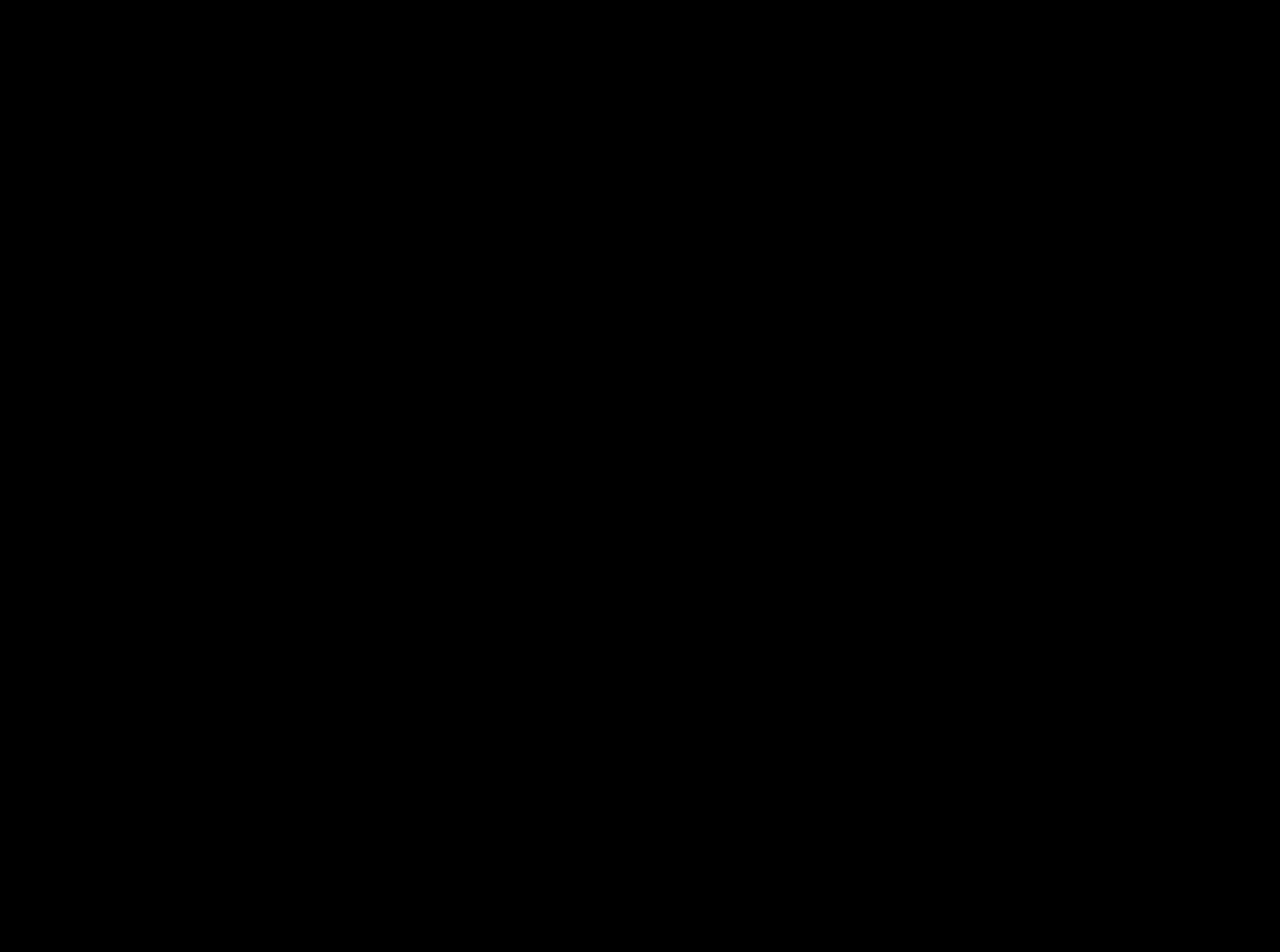
==== index.html @ 8a26af32 "🧱 Changed language of page" ====
<!DOCTYPE html>
<html lang="nl">

<head>
    <meta charset="UTF-8">
    <meta name="viewport" content="width=device-width, initial-scale=1.0">
    <title>Home | Gentse Feesten 2023</title>
    <link rel="stylesheet" href="./static/css/reset.css">
    <link rel="stylesheet" href="./static/css/style.css">
</head>

<body>

    <header></header>

    <main>
        <p class="date-circle date-circle--top">14 - 23 juli</p>
        <p>dsjfhsdkjflds</p>
        <p>dsjfhsdkjflds</p>
        <p>dsjfhsdkjflds</p>
        <p>dsjfhsdkjflds</p>
        <p>dsjfhsdkjflds</p>
        <p>dsjfhsdkjflds</p>
        <p>dsjfhsdkjflds</p>
        <p>dsjfhsdkjflds</p>
        <p>dsjfhsdkjflds</p>
        <p>dsjfhsdkjflds</p>
        <p>dsjfhsdkjflds</p>
        <p>dsjfhsdkjflds</p>
        <p>dsjfhsdkjflds</p>
        <p>dsjfhsdkjflds</p>
        <p>dsjfhsdkjflds</p>
        <p>dsjfhsdkjflds</p>
        <p>dsjfhsdkjflds</p>
        <p>dsjfhsdkjflds</p>
        <p>dsjfhsdkjflds</p>
        <p>dsjfhsdkjflds</p>
        <p>dsjfhsdkjflds</p>
        <p>dsjfhsdkjflds</p>
        <p>dsjfhsdkjflds</p>
        <p>dsjfhsdkjflds</p>
        <p>dsjfhsdkjflds</p>
        <p>dsjfhsdkjflds</p>
        <p>dsjfhsdkjflds</p>
        <p>dsjfhsdkjflds</p>
        <p>dsjfhsdkjflds</p>
    </main>

    <footer></footer>

    <script src="./static/js/main.js" type="module"></script>
</body>

</html>
---- static/css/style.css ----
/* FONTS */
@font-face {
	font-family: 'Fira Sans';
	src: url('../fonts/Fira Sans SemiBold.woff2') format('woff2'),
		url('../fonts/Fira Sans SemiBold.woff') format('woff');
	font-weight: 600;
	font-style: normal;
	font-stretch: normal;
	unicode-range: U+0020-2212;
}

@font-face {
	font-family: 'Fira Sans';
	src: url('../fonts/Fira Sans Bold.woff2') format('woff2'),
		url('../fonts/Fira Sans Bold.woff') format('woff');
	font-weight: 700;
	font-style: normal;
	font-stretch: normal;
	unicode-range: U+0020-2212;
}

@font-face {
	font-family: 'Fira Sans';
	src: url('../fonts/Fira Sans Regular.woff2') format('woff2'),
		url('../fonts/Fira Sans Regular.woff') format('woff');
	font-weight: 400;
	font-style: normal;
	font-stretch: normal;
	unicode-range: U+0020-2212;
}


/* ================================================================= */
/* ROOT */
:root {
	--black: hsl(0, 0%, 0%);
	--beige: hsl(31, 49%, 81%);
	--red: hsl(0, 79%, 57%);
	--white: hsl(0, 0%, 100%);
	--gray: hsla(0, 0%, 100%, 0.7);
}

::selection {
	color: var(--black);
	background: var(--white);
}


/* ================================================================= */
/* GENERAL */
* {
	font-family: 'Fira Sans';
}

body {
	background-color: var(--black);
}

a {
	color: inherit;
	text-decoration: none;
	font-size: inherit;
	display: block;
}

a:active {
	outline: 2px solid var(--white);
	outline-offset: 3px;
}

ul {
	list-style: none;
	padding: 0;
}

button {
	background-color: transparent;
	border: none;
	color: inherit;
}


/* ================================================================= */
/* CUSTOM */
.relative {
	position: relative;
}


/* ================================================================= */
/* HOVER */
.hover--red:hover {
	color: var(--red);
}

.hover--red:hover svg {
	fill: var(--red);
}

.hover--red--background:hover {
	background-color: var(--red);
}

.hover--underline:hover {
	text-decoration: underline;
}


/* ================================================================= */
/* HEADER */
header {
	color: var(--white);
	padding: 1rem;
}

@media (width > 48rem) {
	header {
		padding: 2.5rem;
	}
}

@media (width > 80rem) {
	header {
		padding: 3.9rem 2.5rem;
	}
}

header svg {
	fill: var(--white);
}

header nav {
	display: flex;
	justify-content: space-between;
	align-items: center;
	gap: 2rem;
}

@media (width > 48rem) {
	.nav--right {
		display: flex;
		justify-content: space-between;
		align-items: center;
		gap: 2rem;
	}
}

@media (width > 80rem) {
	.nav--left {
		display: flex;
		justify-content: space-between;
		align-items: center;
		gap: 4.5rem;
	}
}

header .nav__logo {
	width: 9.375rem;
}

@media (width > 62.5rem) {
	header .nav__logo {
		max-width: 13rem;
	}
}

.full-menu__btn svg {
	scale: 0.95;
}

header li,
.nav__languages,
.nav__search {
	display: none;
}

@media (width > 80rem) {
	header li {
		display: block;
	}

	header li::after {
		content: "";
		margin-top: 0.5rem;
		width: 1.3rem;
		height: 0.8rem;
		position: absolute;
	}

	header li.active::after {
		border-top: 2.5px solid var(--white);
		border-left: 2.5px solid var(--white);
	}

	header li:hover::after {
		border-top: 2.5px solid var(--white);
	}

	header ul {
		display: flex;
		gap: 3.3rem;
		text-transform: uppercase;
	}
}

.nav__search svg {
	scale: 0.7;
}

.nav__languages {
	display: none;
	align-items: center;
	gap: 0.3rem;
}

.nav__languages__chevron {
	rotate: 180deg;
	scale: 0.8;
}

.nav__languages--options {
	position: absolute;
	bottom: -4rem;
	background-color: var(--black);
	border: 1px solid var(--white);
	width: 4.5rem;
	text-align: center;
	height: 5rem;
	display: none;
	flex-direction: column;
	align-items: center;
	justify-content: center;
	gap: 0.5rem;
	font-size: 1.1rem;
}

.open.nav__languages--options {
	display: flex;
}

@media (width > 48rem) {

	.nav__languages {
		display: flex;
	}

	.nav__search {
		display: block;
	}
}



/* ================================================================= */
/* FOOTER */
footer {
	padding: 6.5rem 1.5rem 3rem 1.5rem;
	color: var(--white);
}

.footer__top__container {
	display: flex;
	flex-direction: column;
	gap: 3rem;
	margin-bottom: 7rem;
}

@media (width > 48rem) {
	.footer__top__container {
		gap: 5rem;
		margin-bottom: 2rem;
	}
}

.footer__top {
	display: flex;
	flex-direction: column;
	gap: 3rem;
}

@media (width > 48rem) {
	.footer__top {
		flex-direction: row;
		justify-content: space-between;
	}	
}

.footer__logo {
	width: 10rem;
}

.footer__hashtag {
	font-size: 1.8rem;
}

@media (width > 48rem) {
	.footer__hashtag {
		font-size: 3.8rem;
	}
}

.footer__partners {
	display: flex;
	gap: 1rem;
}

footer .socials__container {
	display: flex;
	gap: 1rem;
}

footer .socials__container a {
	height: 2rem;
	width: 2rem;
	border-radius: 50%;
}

footer svg {
	background-color: var(--white);
	border-radius: 50%;
	scale: 1.1;
}

.footer__bottom {
	color: var(--gray);
	display: flex;
	flex-direction: column;
	gap: 2rem;
	font-size: 0.85rem;
}

@media (width > 48rem) {
	.footer__bottom {
		flex-direction: row;
		justify-content: space-between;
		align-items: center;
		font-size: 0.7rem;
	}
}

.footer__bottom__links {
	display: flex;
	gap: 1rem;
}

@media (width > 48rem) {
	.footer__bottom__links {
		flex-shrink: 0;
	}
}

.footer__bottom__disclaimer {
	line-height: 1.8rem;
}
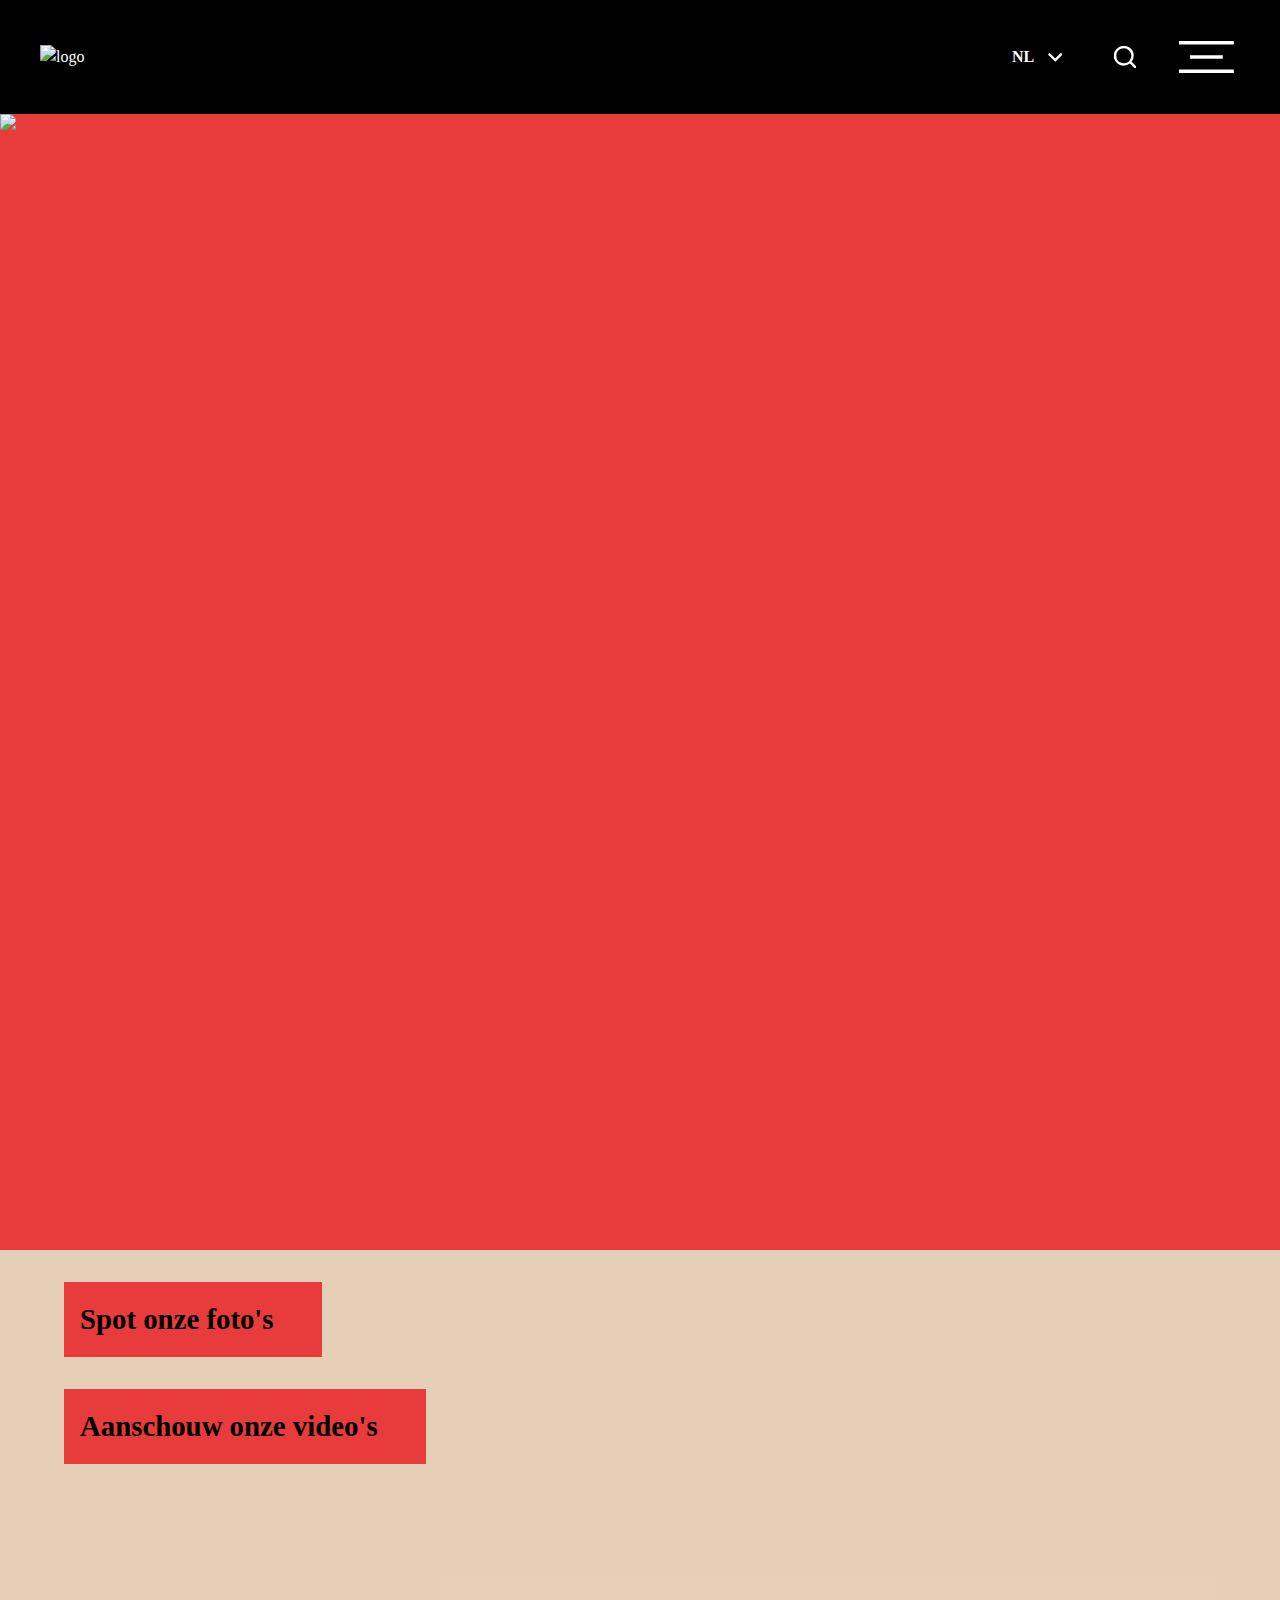
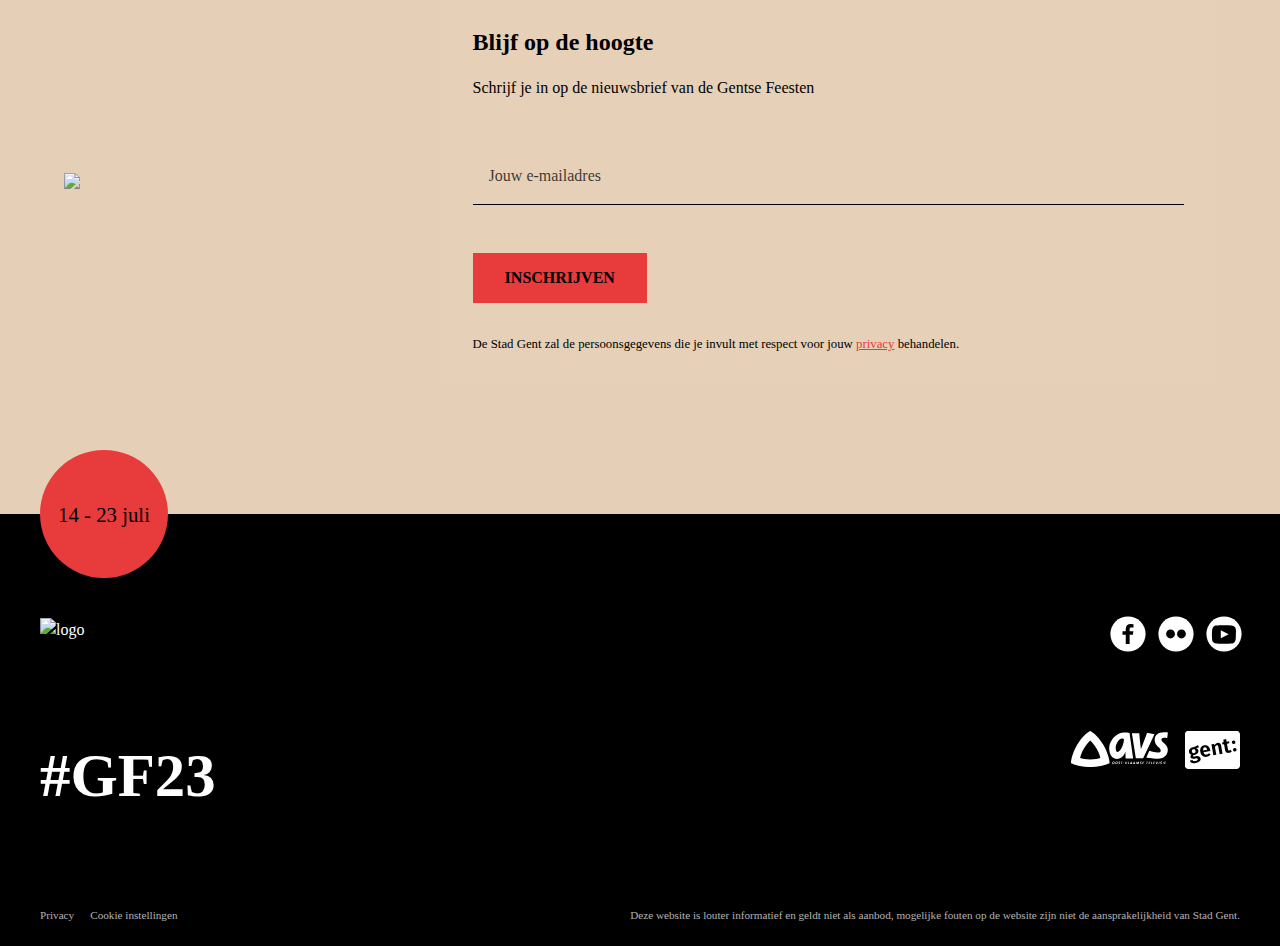
==== commit dd8364f4: "🧱 Added html for today-to-enjoy img" ====
--- a/index.html
+++ b/index.html
@@ -7,6 +7,7 @@
     <title>Home | Gentse Feesten 2023</title>
     <link rel="stylesheet" href="./static/css/reset.css">
     <link rel="stylesheet" href="./static/css/style.css">
+    <link rel="stylesheet" href="./static/css/elements.css">
 </head>
 
 <body>
@@ -14,36 +15,12 @@
     <header></header>
 
     <main>
-        <p class="date-circle date-circle--top">14 - 23 juli</p>
-        <p>dsjfhsdkjflds</p>
-        <p>dsjfhsdkjflds</p>
-        <p>dsjfhsdkjflds</p>
-        <p>dsjfhsdkjflds</p>
-        <p>dsjfhsdkjflds</p>
-        <p>dsjfhsdkjflds</p>
-        <p>dsjfhsdkjflds</p>
-        <p>dsjfhsdkjflds</p>
-        <p>dsjfhsdkjflds</p>
-        <p>dsjfhsdkjflds</p>
-        <p>dsjfhsdkjflds</p>
-        <p>dsjfhsdkjflds</p>
-        <p>dsjfhsdkjflds</p>
-        <p>dsjfhsdkjflds</p>
-        <p>dsjfhsdkjflds</p>
-        <p>dsjfhsdkjflds</p>
-        <p>dsjfhsdkjflds</p>
-        <p>dsjfhsdkjflds</p>
-        <p>dsjfhsdkjflds</p>
-        <p>dsjfhsdkjflds</p>
-        <p>dsjfhsdkjflds</p>
-        <p>dsjfhsdkjflds</p>
-        <p>dsjfhsdkjflds</p>
-        <p>dsjfhsdkjflds</p>
-        <p>dsjfhsdkjflds</p>
-        <p>dsjfhsdkjflds</p>
-        <p>dsjfhsdkjflds</p>
-        <p>dsjfhsdkjflds</p>
-        <p>dsjfhsdkjflds</p>
+
+        <div class="today-to-enjoy">
+            <div class="today-to-enjoy__img"></div>
+        </div>
+
+        <div style="height: 70rem;"></div>
     </main>
 
     <footer></footer>
--- a/static/css/style.css
+++ b/static/css/style.css
@@ -56,6 +56,11 @@
 	background-color: var(--black);
 }
 
+body.open {
+	overflow: hidden;
+	height: 100%;
+}
+
 a {
 	color: inherit;
 	text-decoration: none;
@@ -77,6 +82,7 @@
 	background-color: transparent;
 	border: none;
 	color: inherit;
+	cursor: pointer;
 }
 
 
@@ -86,6 +92,25 @@
 	position: relative;
 }
 
+.max-width {
+	margin: 0 auto;
+	padding: 0 1rem;
+	max-width: 90rem;
+}
+
+@media (width > 48rem) {
+	.max-width {
+		padding: 0 2.5rem;
+	}
+}
+
+@media (width > 80rem) {
+	.max-width {
+		padding: 0 2.5rem;
+	}
+}
+
+
 
 /* ================================================================= */
 /* HOVER */
@@ -97,6 +122,14 @@
 	fill: var(--red);
 }
 
+.hover--white:hover {
+	color: var(--white);
+}
+
+.hover--white:hover svg {
+	fill: var(--white);
+}
+
 .hover--red--background:hover {
 	background-color: var(--red);
 }
@@ -108,20 +141,26 @@
 
 /* ================================================================= */
 /* HEADER */
+
 header {
 	color: var(--white);
-	padding: 1rem;
+	padding: 1rem 0;
+}
+
+header.open {
+	color: var(--black);
+	background-color: var(--red);
 }
 
 @media (width > 48rem) {
 	header {
-		padding: 2.5rem;
+		padding: 2.5rem 0;
 	}
 }
 
 @media (width > 80rem) {
 	header {
-		padding: 3.9rem 2.5rem;
+		padding: 3.9rem 0;
 	}
 }
 
@@ -129,18 +168,32 @@
 	fill: var(--white);
 }
 
-header nav {
+header.open svg {
+	fill: var(--black);
+}
+
+nav {
 	display: flex;
 	justify-content: space-between;
 	align-items: center;
 	gap: 2rem;
 }
 
+.nav--right {
+	display: flex;
+	justify-content: space-between;
+	align-items: center;
+	z-index: 3;
+}
+
+@media (width > 25rem) {
+	header.open .nav--right {
+		gap: 2rem;
+	}
+}
+
 @media (width > 48rem) {
 	.nav--right {
-		display: flex;
-		justify-content: space-between;
-		align-items: center;
 		gap: 2rem;
 	}
 }
@@ -154,18 +207,18 @@
 	}
 }
 
-header .nav__logo {
+.nav__logo {
 	width: 9.375rem;
 }
 
+header.open .nav__logo {
+	filter: invert();
+}
+
 @media (width > 62.5rem) {
-	header .nav__logo {
-		max-width: 13rem;
-	}
-}
-
-.full-menu__btn svg {
-	scale: 0.95;
+	.nav__logo {
+		width: 13.625rem;
+	}
 }
 
 header li,
@@ -174,12 +227,18 @@
 	display: none;
 }
 
+@media (width > 25rem) {
+	header.open .nav__search {
+		display: flex;
+	}
+}
+
 @media (width > 80rem) {
-	header li {
+	.nav__ul li {
 		display: block;
 	}
 
-	header li::after {
+	.nav__ul li::after {
 		content: "";
 		margin-top: 0.5rem;
 		width: 1.3rem;
@@ -187,22 +246,26 @@
 		position: absolute;
 	}
 
-	header li.active::after {
+	.nav__ul li.active::after {
 		border-top: 2.5px solid var(--white);
 		border-left: 2.5px solid var(--white);
 	}
 
-	header li:hover::after {
+	.nav__ul li:hover::after {
 		border-top: 2.5px solid var(--white);
 	}
 
-	header ul {
+	.nav__ul {
 		display: flex;
 		gap: 3.3rem;
 		text-transform: uppercase;
 	}
 }
 
+header.open .nav__ul {
+	display: none;
+}
+
 .nav__search svg {
 	scale: 0.7;
 }
@@ -219,6 +282,7 @@
 }
 
 .nav__languages--options {
+	color: var(--white);
 	position: absolute;
 	bottom: -4rem;
 	background-color: var(--black);
@@ -230,8 +294,15 @@
 	flex-direction: column;
 	align-items: center;
 	justify-content: center;
-	gap: 0.5rem;
 	font-size: 1.1rem;
+}
+
+.nav__languages--options a {
+	width: 100%;
+	height: 100%;
+	display: flex;
+	align-items: center;
+	justify-content: center;
 }
 
 .open.nav__languages--options {
@@ -249,13 +320,236 @@
 	}
 }
 
+.full-menu__btn svg:nth-child(2) {
+	display: none;
+}
+
+header.open .full-menu__btn svg:nth-child(2) {
+	display: block;
+}
+
+header.open .full-menu__btn svg:nth-child(1) {
+	display: none;
+}
+
+
+/* ———— full-menu ———— */
+.full-menu {
+	display: none;
+	background-color: var(--red);
+	color: var(--black);
+
+	height: 100vh;
+	width: 100vw;
+}
+
+header.open .full-menu {
+	display: block;
+}
+
+header.open .full-menu__nav {
+	margin-top: 5rem;
+	display: flex;
+	gap: 4rem;
+}
+
+.full-menu__nav__days {
+	margin-top: 3rem;
+	width: 20rem;
+	display: none;
+}
+
+@media (width > 33.125rem) {
+	.full-menu__nav__days {
+		display: block;
+	}
+}
+
+.full-menu__nav__menu {
+	width: 14rem;
+}
+
+header.open .full-menu li {
+	display: inline-block;
+	text-transform: uppercase;
+	line-height: 3rem;
+	width: 100%;
+	font-size: 1.3rem;
+}
+
+header.open .full-menu li:hover {
+	color: var(--white);
+}
+
+header.open .full-menu li#day { 
+	position: relative;
+}
+
+header.open .days-arrow {
+	display: none;
+    position: absolute;
+    top: 50%;
+    transform: translate(10rem, -50%);
+	scale: 0.9;
+}
+
+@media (width > 33.125rem) {
+	header.open .days-arrow {
+		display: block;
+	}
+}
+
+header.open .full-menu li#day:hover .days-arrow {
+	fill: var(--white);
+}
+
+header.open ul a {
+	display: inline-block;
+}
+
+header.open .campagne-img {
+	display: none;
+	position: absolute;
+	background-color: var(--beige);
+	top: 0;
+	right: 0;
+	width: 45%;
+	height: 100vh;
+	max-width: 53.125rem;
+}
+
+@media (width > 81.25rem) {
+	header.open .campagne-img {
+		display: flex;
+		align-items: center;
+	}
+}
 
 
 /* ================================================================= */
 /* FOOTER */
 footer {
-	padding: 6.5rem 1.5rem 3rem 1.5rem;
 	color: var(--white);
+	position: relative;
+}
+
+.footer__cta {
+	background-color: var(--beige);
+	padding: 2rem 1.5rem 3rem 1.5rem;
+	color: var(--black);
+}
+
+.footer__cta__media {
+	display: flex;
+	flex-direction: column;
+	gap: 0.25rem;
+	align-items: baseline
+}
+
+.footer__cta__mail {
+	display: flex;
+	flex-direction: column;
+	justify-content: space-between;
+	width: 100%;
+	align-items: stretch;
+	margin-top: 7rem;
+	margin-bottom: 5rem;
+
+	& img {
+		display: none;
+		width: 70%;
+	}
+
+	@media (width > 48rem) {
+		flex-direction: row;
+		align-items: center;
+
+		& img {
+			display: block;
+		}
+
+		& .keep-in-touch {
+			position: absolute;
+			background-color: hsl(31, 49%, 81%, 0.8);
+			width: 50%;
+			padding: 2rem;
+			right: 0;
+
+			& input[type="email"] {
+				margin: 1rem 0 2rem 0;
+			}
+		}
+	}
+	
+	@media (width > 64rem) {
+
+		& img {
+			display: block;
+			width: 50%;
+		}
+
+		& .keep-in-touch {
+			position: relative;
+			background-color: none;
+			width: 100%;
+			padding: 2rem;
+			right: 0;
+
+			& input[type="email"] {
+				margin: 3rem 0 ;
+			}
+		}
+	}
+
+	& h2 {
+		margin: 1rem auto;
+	}
+
+	& input[type="email"] {
+		display: block;
+		width: 100%;
+		background-color: transparent;
+		border: none;
+		border-bottom: 1px solid var(--black);
+		padding: 1rem;
+		margin: 3rem 0;
+	}
+
+	& input[type="email"]::placeholder {
+		color: rgba(0, 0, 0, 0.75);
+	}
+
+	& input[type="submit"] {
+		text-transform: uppercase;
+		background-color: var(--red);
+		border: none;
+		padding: 0.8rem 2rem;
+		font-weight: 700;
+	}
+	& .disclaimer {
+		font-size: 0.8rem;
+		margin-top: 2rem;
+
+		& a {
+			display: inline;
+			color: var(--red);
+			text-decoration: underline;
+		}
+	}
+
+}
+
+.date-circle {
+	position: absolute;
+	transform: translate(-50%, -4rem);
+	left: 50%;
+}
+
+@media (width > 48rem) {
+	footer .date-circle {
+		left: 6.5rem;
+    	top: 0rem;
+	}
 }
 
 .footer__top__container {
@@ -263,6 +557,7 @@
 	flex-direction: column;
 	gap: 3rem;
 	margin-bottom: 7rem;
+	padding: 6.5rem 2.5rem 3rem 2.5rem;
 }
 
 @media (width > 48rem) {
@@ -282,7 +577,7 @@
 	.footer__top {
 		flex-direction: row;
 		justify-content: space-between;
-	}	
+	}
 }
 
 .footer__logo {
@@ -327,6 +622,7 @@
 	flex-direction: column;
 	gap: 2rem;
 	font-size: 0.85rem;
+	padding-bottom: 1rem;
 }
 
 @media (width > 48rem) {
@@ -351,4 +647,26 @@
 
 .footer__bottom__disclaimer {
 	line-height: 1.8rem;
+}
+
+
+
+
+
+
+
+
+
+
+
+
+
+
+
+
+
+
+
+main {
+	background-color: var(--red);
 }--- a/static/css/elements.css
+++ b/static/css/elements.css
@@ -0,0 +1,389 @@
+/* ————————————————————————— DESIGN ELEMENTS ————————————————————————— */
+/* ————————— .date-circle ————————— */
+.date-circle {
+    /* 
+     <p class="date-circle"><strong>14 - 23 juli</strong></p> 
+    */
+
+    /* Element */
+    background-color: var(--red);
+    height: 8rem;
+    width: 8rem;
+    border-radius: 50%;
+    
+    /* Tekst */
+    color: var(--black);
+    text-align: center;
+    font-size: 1.3rem;
+
+    /* Tekst positie */
+    display: flex;
+    align-items: center;
+    justify-content: center;
+}
+
+
+
+/* ————————— .btn -> With arrow option ————————— */
+/*
+    <a href="#" class="btn arrow left">
+        <h3>Spot onze foto's</h3>
+        <img src="./static/img/icons/arrow-right-long.svg">
+    </a>
+*/
+
+.btn {
+    /* Element */
+    padding: 1rem;
+    position: relative;
+    background-color: var(--red);
+    color: var(--black);
+
+    /* Flexbox */
+    display: inline-flex;
+    gap: 2rem;
+    align-items: center;
+
+    /* Text */
+    font-size: 1.2rem;
+    
+    /* Color => Add 'black' */
+    &.black {
+        background-color: var(--black);
+        color: var(--white);
+
+        &.arrow img {
+            filter: invert();
+        }
+    }
+
+    /* Arrow image => 'arrow' -> Arrow standard on right side => Left? Add 'left' */
+    &.arrow img {
+        width: 85px;
+        height: 32px;
+        transition: width 0.5s ease;
+        object-fit: cover;
+    }
+
+    &.arrow.left img {
+        rotate: 180deg;
+        order: -1;
+    }
+
+    /* Hover effect */
+    &.arrow:hover img {
+        width: 115px;
+        height: 32px;
+    }
+
+}
+
+
+
+/* ————————— .social-icon ————————— */
+/*
+    <svg class="social-icon" xmlns="http://www.w3.org/2000/svg" width="32" height="32"><path d="M17.49 25v-8.21h2.95l.44-3.2h-3.39v-2.043c0-.927.276-1.558 1.697-1.558L21 9.988V7.126A25.196 25.196 0 0 0 18.445 7h-.091.005c-2.614 0-4.403 1.491-4.403 4.23v2.36H11v3.2h2.956V25h3.535z"></path></svg>
+*/
+
+.social-icon {
+    background-color: var(--white);
+    fill: var(--black);
+	border-radius: 50%;
+	scale: 1;
+    display: inline-block;
+
+    /* Hover effect */
+    &:hover {
+        background-color: var(--red);
+    }
+}
+
+
+
+/* ————————— .calendar-view ————————— */
+/* 
+    <ul class="calendar-view">
+        <li><a href="./events/day.html?day=14"><strong>Vr</strong>14 juli</a></li>
+        <li><a href="./events/day.html?day=15"><strong>Za</strong>15 juli</a></li>
+        <span></span>
+        <li><a href="./events/day.html?day=16"><strong>Zo</strong>16 juli</a></li>
+        <li><a href="./events/day.html?day=17"><strong>Ma</strong>17 juli</a></li>
+        <li><a href="./events/day.html?day=18"><strong>Di</strong>18 juli</a></li>
+        <li><a href="./events/day.html?day=19"><strong>Wo</strong>19 juli</a></li>
+        <li><a href="./events/day.html?day=20"><strong>Do</strong>20 juli</a></li>
+        <li><a href="./events/day.html?day=21"><strong>Vr</strong>21 juli</a></li>
+        <span></span>
+        <li><a href="./events/day.html?day=22"><strong>Za</strong>22 juli</a></li>
+        <li><a href="./events/day.html?day=23"><strong>Zo</strong>23 juli</a></li>
+    </ul>
+*/
+
+.calendar-view {
+    
+    /* Grid */
+    display: grid;
+    grid-template-columns: repeat(5, 20%);
+    grid-template-rows: repeat(2, 100%);
+    grid-column-gap: 0.125rem;
+    grid-row-gap: 0.125rem;
+
+    max-width: 37.5rem;
+
+    /* Hide fillers */
+    & span {
+        display: none;
+    }
+
+    /* Day item */
+    & li {
+        background-color: var(--red);
+
+        & a {
+            width: 100%;
+            height: 100%;
+            display: flex;
+            flex-direction: column;
+            justify-content: center;
+            text-align: center;
+            transition: background-color 0.1s ease;
+        }
+
+        /* Hover effect */
+        & a:hover {
+            background-color: var(--black);
+            color: var(--white);
+        }
+
+        /* Active effect */
+        & a:active {
+            outline: 3px solid var(--black);
+            outline-offset: 3px;
+            box-shadow: 0px 0px 20px rgba(0, 0, 0, 0.5);
+            z-index: 0;
+            position: relative;
+        }
+
+        /* Active day => Add 'active-day' to li */
+        &.active-day {
+            background-color: var(--white);
+        }
+    }
+
+
+    /* Grid version => Add 'grid' */
+    @media (width > 37.5rem) {
+        &.grid {
+            grid-template-columns: repeat(3, 25%);
+            grid-template-rows: repeat(4, 45%);
+            
+            /* Text */
+            & a {
+                font-size: 1.2rem;
+            }
+
+            /* Filler */
+            & span {
+                display: block;
+            }
+        }
+    }
+
+    /* Line version => Add 'line' */
+    @media (width > 80rem) {
+        &.line {
+            display: flex;
+            justify-content: center;
+            align-items: baseline;
+            max-width: 100%;
+            gap: 1px;
+
+            & li {
+                width: 7rem;
+                height: 7rem;
+            }
+
+            & li.active-day {
+                background-color: var(--red);
+                height: 9rem;
+            }
+        }
+    }
+
+}
+
+
+
+/* ————————— .activity ————————— */
+/* 
+    <a href="#" class="activity box large">
+        <p class="date">VR 14 juli</p>
+        <img src="./static/img/logos/campagne-3-N.png">
+        <div>
+            <h3 class="name">Workshop Jazz Fusion / The Spot</h3>
+            <p class="location">Baudelohof</p>
+            <p class="time">18.00 u.</p>
+            <p class="price">€</p>
+        </div>
+    </a>
+*/
+
+.activity {
+    
+    position: relative;
+
+    /* Box version => Add 'box' */
+    &.box {
+        & .date {
+            position: absolute;
+            background-color: var(--black);
+            color: white;
+            padding: 0.5rem;
+            left: 1rem;
+            top: 1rem;
+        }
+        
+        & img {
+            width: 100%;
+            object-fit: cover;
+        }
+        
+        /* Small image? => Add 'small' */
+        &.small img {
+            height: 55vw;
+            max-height: 17rem;
+        }
+        
+        /* Large image? => Add 'large' */
+        &.large img {
+            height: 65vw;
+            max-height: 21rem;
+        }
+
+        & div {
+            background-color: var(--black);
+            color: var(--white);
+            position: relative;
+            bottom: 3rem;
+            padding: 1rem 3rem 1rem 1rem;
+            
+            display: flex;
+            flex-wrap: wrap;
+            gap: 1rem;
+            max-width: calc(100% - 6rem);
+
+            & .name {
+                flex: 0 0 100%;
+            }
+
+            & .location {
+                background-color: var(--red);
+                display: inline-block;
+                padding: 0.2rem 0.5rem;
+            }
+
+            & .price {
+                display: none;
+            }
+        }
+    }
+
+    /* List version => Add 'list' */
+    &.list {
+
+        border: 1px solid var(--white);
+        color: white;   
+
+        @media (width < 47rem) {
+            padding: 1rem;
+        }
+
+        & img {
+            display: none;
+        }
+
+        & .date {
+            display: none;
+        }
+
+        @media (width > 47rem) {
+            display: flex;
+
+            /* Show date => Add 'date' */
+            &.date .date{
+                display: block;
+                flex-shrink: 0;
+            }
+
+            & p, & h3 {
+                padding: 1rem;
+            }
+
+        }
+
+        & div {
+            display: flex;
+            flex-direction: column;
+            width: 100%;
+
+            @media (width > 47rem) {
+                flex-direction: row;
+                justify-content: space-between;
+            }
+
+            & .time {
+                order: -1;
+            }
+
+            @media (width > 47rem) {
+                & .time {
+                    flex-basis: 7rem;
+                }
+            }
+
+            & .name {
+                flex-grow: 1;
+            }
+
+            @media (width > 47rem) {
+                & .name {
+                    border-left: 2px solid var(--white);
+                    border-right: 2px solid var(--white);
+                }
+            }
+
+            & .location {
+                flex-basis: 30%;
+            }
+
+            & .price {
+                width: 4rem;
+                font-size: 1.2rem;
+            }
+
+            @media (width < 47rem) {
+                & .price {
+                    position: absolute;
+                    bottom: 0;
+                    right: 0;
+                    
+                    padding: 0.5rem;
+                    border-left: 1px solid var(--white);
+                    border-top: 1px solid var(--white);
+                    
+                    height: 2rem;
+                    width: 2rem;
+
+                    display: flex;
+                    align-items: center;
+                    justify-content: center;
+                }
+            }
+
+        }
+
+    }
+}
+
+.activity:active {
+    outline: none;
+}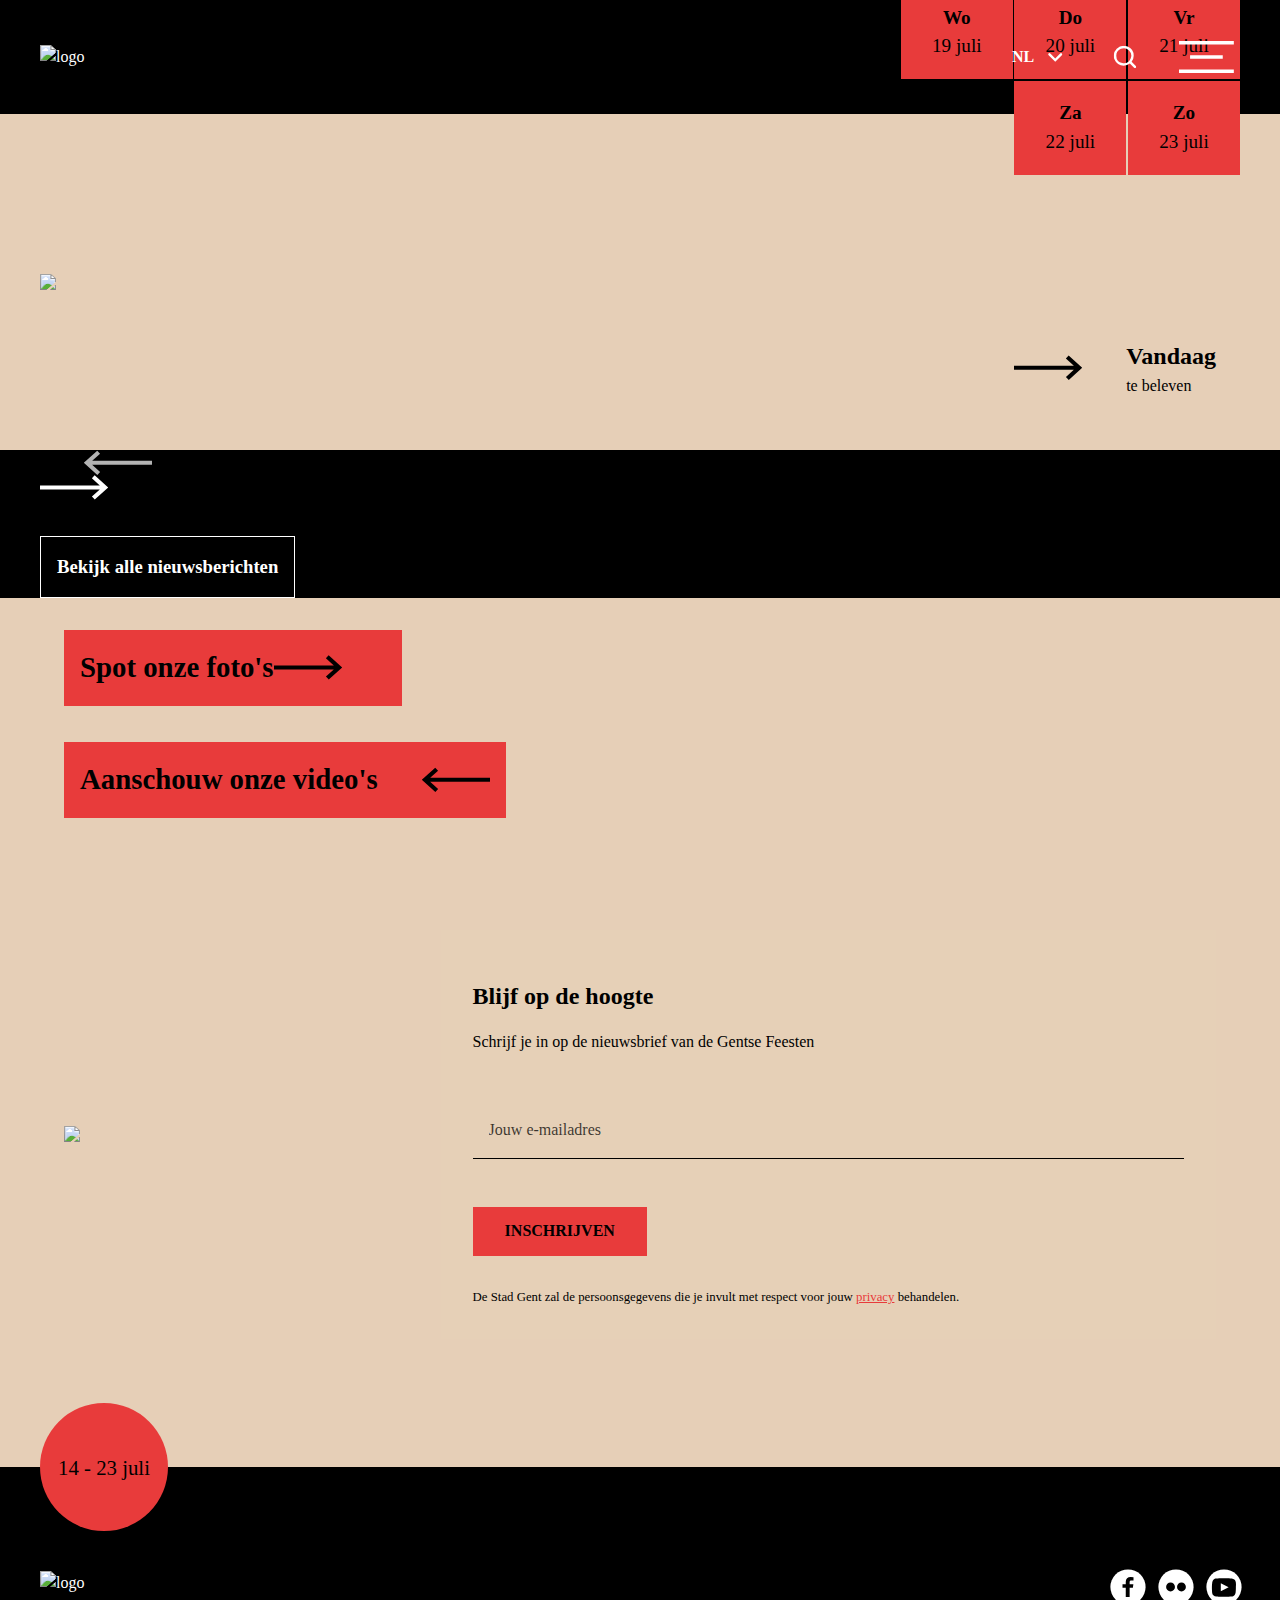
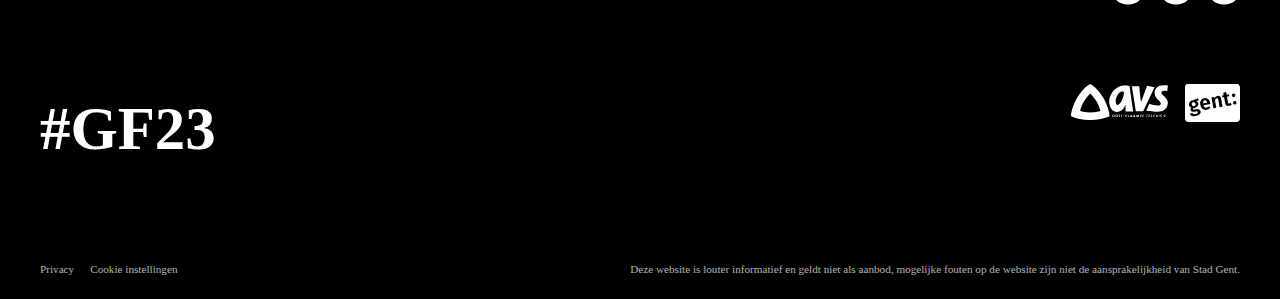
==== commit 62c02260: "🧱 Added news HTML in index.html" ====
--- a/index.html
+++ b/index.html
@@ -16,16 +16,80 @@
 
     <main>
 
-        <div class="today-to-enjoy">
-            <div class="today-to-enjoy__img"></div>
-        </div>
+        <article class="today-to-enjoy">
+            <div class="max-width relative">
+                <div class="today-to-enjoy__img"></div>
+                <div class="today-to-enjoy__cta ">
+                    <a href="./events/day.html">
+                        <div class="arrow right">
+                            <svg class="arrow-right" viewBox="0 0 1197 269" aria-hidden="true"><path d="M-0.159,111.093l639.756,0l-85.15,-76.855l29.643,-32.816l144.777,131.216l-143.608,129.655l-30.23,-32.081l84.144,-76.315l-639.756,0l0.424,-42.804Z" fill="#000"></path> </svg>
+                        </div>
+                        <div>
+                            <h2>Vandaag</h2>
+                            <p>te beleven</p>
+                        </div>
+                    </a>
+                </div>
+            </div>
 
-        <div style="height: 70rem;"></div>
+            <div class="calendar relative">
+                <ul class="calendar-view grid">
+                    <li><a href="./events/day.html?day=14"><strong>Vr</strong>14 juli</a></li>
+                    <li><a href="./events/day.html?day=15"><strong>Za</strong>15 juli</a></li>
+                    <span></span>
+                    <li><a href="./events/day.html?day=16"><strong>Zo</strong>16 juli</a></li>
+                    <li><a href="./events/day.html?day=17"><strong>Ma</strong>17 juli</a></li>
+                    <li><a href="./events/day.html?day=18"><strong>Di</strong>18 juli</a></li>
+                    <li><a href="./events/day.html?day=19"><strong>Wo</strong>19 juli</a></li>
+                    <li><a href="./events/day.html?day=20"><strong>Do</strong>20 juli</a></li>
+                    <li><a href="./events/day.html?day=21"><strong>Vr</strong>21 juli</a></li>
+                    <span></span>
+                    <li><a href="./events/day.html?day=22"><strong>Za</strong>22 juli</a></li>
+                    <li><a href="./events/day.html?day=23"><strong>Zo</strong>23 juli</a></li>
+                </ul>
+            </div>
+
+        </article>
+
+        <article class="featured-events max-width">
+            <div class="arrows">
+                <a href="#">
+                    <div class="arrow left">
+                        <svg class="arrow-left" viewBox="0 0 1197 269" aria-hidden="true"><path d="M-0.159,111.093l639.756,0l-85.15,-76.855l29.643,-32.816l144.777,131.216l-143.608,129.655l-30.23,-32.081l84.144,-76.315l-639.756,0l0.424,-42.804Z" fill="var(--gray)"></path> </svg>
+                    </div>
+                </a>
+                <a href="#">
+                    <div class="arrow right">
+                        <svg class="arrow-right" viewBox="0 0 1197 269" aria-hidden="true"><path d="M-0.159,111.093l639.756,0l-85.15,-76.855l29.643,-32.816l144.777,131.216l-143.608,129.655l-30.23,-32.081l84.144,-76.315l-639.756,0l0.424,-42.804Z" fill="var(--white)"></path> </svg>
+                    </div>
+                </a>
+            </div>
+
+            <div class="featured-events__events max-width"></div>
+        </article>
+
+        <article class="news max-width">
+
+            <div class="title">
+                <h2>Nieuws</h2>
+            </div>
+
+            <div class="news__articles__container">
+                <div class="news__articles"></div>
+                
+                <a href="#" class="btn black hover-white all-articles">
+                    <H3>Bekijk alle nieuwsberichten</H3>
+                </a>
+            </div>
+
+        </article>
+
     </main>
 
     <footer></footer>
 
     <script src="./static/js/main.js" type="module"></script>
+    <script src="./static/js/index.js" type="module"></script>
 </body>
 
 </html>--- a/static/css/style.css
+++ b/static/css/style.css
@@ -54,6 +54,7 @@
 
 body {
 	background-color: var(--black);
+	overflow-x: hidden;
 }
 
 body.open {
@@ -443,7 +444,14 @@
 	display: flex;
 	flex-direction: column;
 	gap: 0.25rem;
-	align-items: baseline
+	align-items: baseline;
+	font-size: 0.8rem;
+}
+
+@media (width > 48rem) {
+	.footer__cta__media {
+		font-size: 1.2rem;
+	}
 }
 
 .footer__cta__mail {
@@ -539,14 +547,15 @@
 
 }
 
-.date-circle {
+footer .date-circle {
 	position: absolute;
-	transform: translate(-50%, -4rem);
+	transform: translate(-50%, -10.5rem);
 	left: 50%;
 }
 
 @media (width > 48rem) {
 	footer .date-circle {
+		transform: translate(-50%, -4rem);
 		left: 6.5rem;
     	top: 0rem;
 	}
@@ -651,22 +660,80 @@
 
 
 
-
-
-
-
-
-
-
-
-
-
-
-
-
-
-
-
-main {
-	background-color: var(--red);
+/* ================================================================= */
+/* Index.html */
+.today-to-enjoy {
+	background-color: var(--beige);
+}
+
+.today-to-enjoy__img {
+	padding: 2rem 0;
+}
+
+@media (width > 48rem) {
+	.today-to-enjoy__img {
+		max-width: 40rem;
+		padding-top: 10rem;
+		padding-bottom: 10rem;
+	}
+}
+
+.today-to-enjoy__cta {
+	display: inline-block;
+}
+
+@media (width > 48rem) {
+	.today-to-enjoy__cta {
+		position: absolute;
+		top: 14rem;
+		right: 4rem;
+	}
+}
+
+.today-to-enjoy__cta a {
+	display: inline-flex;
+	margin-left: 2rem;
+	gap: 0;
+	transition: gap 0.2s ease;
+}
+
+.today-to-enjoy__cta a:hover {
+	gap: 2rem;
+}
+
+.today-to-enjoy__cta a:active {
+	outline-color: var(--black);
+}
+
+.today-to-enjoy .calendar-view {
+	margin-top: 3rem;
+}
+
+@media (width > 48rem) {
+	.calendar {
+		max-width: 90rem;
+		margin: auto;
+	}
+
+	.today-to-enjoy .calendar-view {
+		position: absolute;
+		width: 35rem;
+		top: -44rem;
+		right: -11.3rem;
+	}
+}
+
+@media (width > 90rem) {
+	.today-to-enjoy .calendar-view {
+		right: 9rem;
+	}
+
+	.today-to-enjoy .calendar-view.grid {
+		grid-template-columns: repeat(3, 22%);
+    	grid-template-rows: repeat(4, 43%);
+	}
+
+	.today-to-enjoy__cta {
+		right: 26rem;
+	}
 }--- a/static/css/elements.css
+++ b/static/css/elements.css
@@ -26,9 +26,9 @@
 
 /* ————————— .btn -> With arrow option ————————— */
 /*
-    <a href="#" class="btn arrow left">
+    <a href="#" class="btn">
         <h3>Spot onze foto's</h3>
-        <img src="./static/img/icons/arrow-right-long.svg">
+        <svg class="arrow-right" viewBox="0 0 1197 269" aria-hidden="true"><path d="M-0.159,111.093l639.756,0l-85.15,-76.855l29.643,-32.816l144.777,131.216l-143.608,129.655l-30.23,-32.081l84.144,-76.315l-639.756,0l0.424,-42.804Z" fill="#000"></path></svg>
     </a>
 */
 
@@ -41,39 +41,55 @@
 
     /* Flexbox */
     display: inline-flex;
-    gap: 2rem;
     align-items: center;
 
-    /* Text */
-    font-size: 1.2rem;
-    
     /* Color => Add 'black' */
     &.black {
         background-color: var(--black);
         color: var(--white);
-
-        &.arrow img {
+        border: 1px solid white;
+        transition: all 0.2s ease;
+
+        & .arrow {
             filter: invert();
-        }
-    }
-
-    /* Arrow image => 'arrow' -> Arrow standard on right side => Left? Add 'left' */
-    &.arrow img {
-        width: 85px;
-        height: 32px;
-        transition: width 0.5s ease;
-        object-fit: cover;
-    }
-
-    &.arrow.left img {
-        rotate: 180deg;
-        order: -1;
-    }
-
-    /* Hover effect */
-    &.arrow:hover img {
-        width: 115px;
-        height: 32px;
+            transition: all 0.2s ease;
+        }
+
+        &.hover-white:hover {
+            background-color: var(--white);
+            color: var(--black);
+        }
+
+        &.hover-red:hover {
+            border-color: var(--red);
+            background-color: var(--red);
+            color: black;
+
+            & .arrow {
+                opacity: 0;
+            }
+        }
+    }
+
+    &.arrow--left, &.arrow--right {
+        transition: padding 0.2s ease;
+        position: relative;
+    }
+
+    &.arrow--left .arrow {
+        left: -2rem;
+    }
+    
+    &.arrow--right .arrow {
+        right: -2rem;
+    }
+
+    &.arrow--left:hover {
+        padding-left: 3.1rem;
+    }
+    
+    &.arrow--right:hover {
+        padding-right: 3.1rem;
     }
 
 }
@@ -123,11 +139,9 @@
     /* Grid */
     display: grid;
     grid-template-columns: repeat(5, 20%);
-    grid-template-rows: repeat(2, 100%);
-    grid-column-gap: 0.125rem;
-    grid-row-gap: 0.125rem;
-
-    max-width: 37.5rem;
+    grid-template-rows: repeat(2, 7rem);
+    grid-column-gap: 0.1rem;
+    grid-row-gap: 0.1rem;
 
     /* Hide fillers */
     & span {
@@ -171,10 +185,12 @@
 
 
     /* Grid version => Add 'grid' */
-    @media (width > 37.5rem) {
+    @media (width > 48rem) {
+        max-width: 37.5rem;
+
         &.grid {
-            grid-template-columns: repeat(3, 25%);
-            grid-template-rows: repeat(4, 45%);
+            grid-template-columns: repeat(3, 20%);
+            grid-template-rows: repeat(4, 40%);
             
             /* Text */
             & a {
@@ -190,6 +206,7 @@
 
     /* Line version => Add 'line' */
     @media (width > 80rem) {
+
         &.line {
             display: flex;
             justify-content: center;
@@ -215,24 +232,27 @@
 
 /* ————————— .activity ————————— */
 /* 
-    <a href="#" class="activity box large">
-        <p class="date">VR 14 juli</p>
-        <img src="./static/img/logos/campagne-3-N.png">
-        <div>
+    <article class="activity box date">
+        <div class="image" style="background-image: url(./static/img/logos/campagne-2-E.png);"></div>
+        <p class="date">12/21</p>
+        <a href="#" class="content">
             <h3 class="name">Workshop Jazz Fusion / The Spot</h3>
             <p class="location">Baudelohof</p>
             <p class="time">18.00 u.</p>
             <p class="price">€</p>
-        </div>
-    </a>
+        </a>
+    </article>
 */
 
+
 .activity {
-    
+
     position: relative;
 
-    /* Box version => Add 'box' */
-    &.box {
+    &.box { /* IMPORTANT: Add height and width! */
+
+        margin-bottom: 7.5%;
+
         & .date {
             position: absolute;
             background-color: var(--black);
@@ -241,35 +261,23 @@
             left: 1rem;
             top: 1rem;
         }
-        
-        & img {
-            width: 100%;
-            object-fit: cover;
-        }
-        
-        /* Small image? => Add 'small' */
-        &.small img {
-            height: 55vw;
-            max-height: 17rem;
-        }
-        
-        /* Large image? => Add 'large' */
-        &.large img {
-            height: 65vw;
-            max-height: 21rem;
-        }
-
-        & div {
+
+        & .content {
+            position: absolute;
             background-color: var(--black);
-            color: var(--white);
-            position: relative;
-            bottom: 3rem;
-            padding: 1rem 3rem 1rem 1rem;
-            
+            color: white;
+            padding: 1rem;
+            bottom: -15%;
+
             display: flex;
             flex-wrap: wrap;
             gap: 1rem;
-            max-width: calc(100% - 6rem);
+
+            margin-right: 10%;
+
+            & .price {
+                display: none;
+            }
 
             & .name {
                 flex: 0 0 100%;
@@ -280,25 +288,38 @@
                 display: inline-block;
                 padding: 0.2rem 0.5rem;
             }
-
-            & .price {
-                display: none;
-            }
-        }
-    }
-
-    /* List version => Add 'list' */
+            
+        }
+
+        & .image {
+            height: 100%;
+            width: 100%;
+            position: absolute;
+            background-size: cover;
+            background-position: top center;
+        }
+
+        &.small {
+            margin-bottom: 2.5%;
+        }
+
+        &.small .image {
+            height: 90%;
+        }
+
+        &.small .content {
+            bottom: -5%;
+        }
+
+    }
+
     &.list {
-
+        
         border: 1px solid var(--white);
         color: white;   
 
         @media (width < 47rem) {
             padding: 1rem;
-        }
-
-        & img {
-            display: none;
         }
 
         & .date {
@@ -320,7 +341,7 @@
 
         }
 
-        & div {
+        & .content {
             display: flex;
             flex-direction: column;
             width: 100%;
@@ -382,8 +403,54 @@
         }
 
     }
-}
-
-.activity:active {
+
+}
+
+.activity.list a:active {
     outline: none;
-}+}
+
+
+
+/* Arrow */
+.arrow {
+    transition: padding 0.2s ease;
+    flex-shrink: 0;
+
+    & svg {
+        width: 7rem;
+        height: 100%;
+
+        &.arrow-right, &.arrow-left {
+            background-color: transparent;
+            border-radius: 0;
+            scale: 1;
+        }
+
+        &.arrow-left {
+            rotate: 180deg;
+        }
+
+    }
+    
+    &.left {
+        position: relative;
+        transition: all 0.2s ease;
+    }
+    
+    &.right {
+        position: relative;
+        transition: all 0.2s ease;
+    }
+
+}
+
+path {
+    transition: d 0.2s ease;
+    position: absolute;
+}
+
+a:hover svg.arrow-right path, a:hover svg.arrow-left path {
+    d: path("M-0.172,111.093l1000,0l-85.15,-76.855l29,-32.816l144.777,131.216l-143.608,129.655l-30.23,-32.081l84.144,-76.315l-1000,0l0.424,-42.804Z");
+}
+
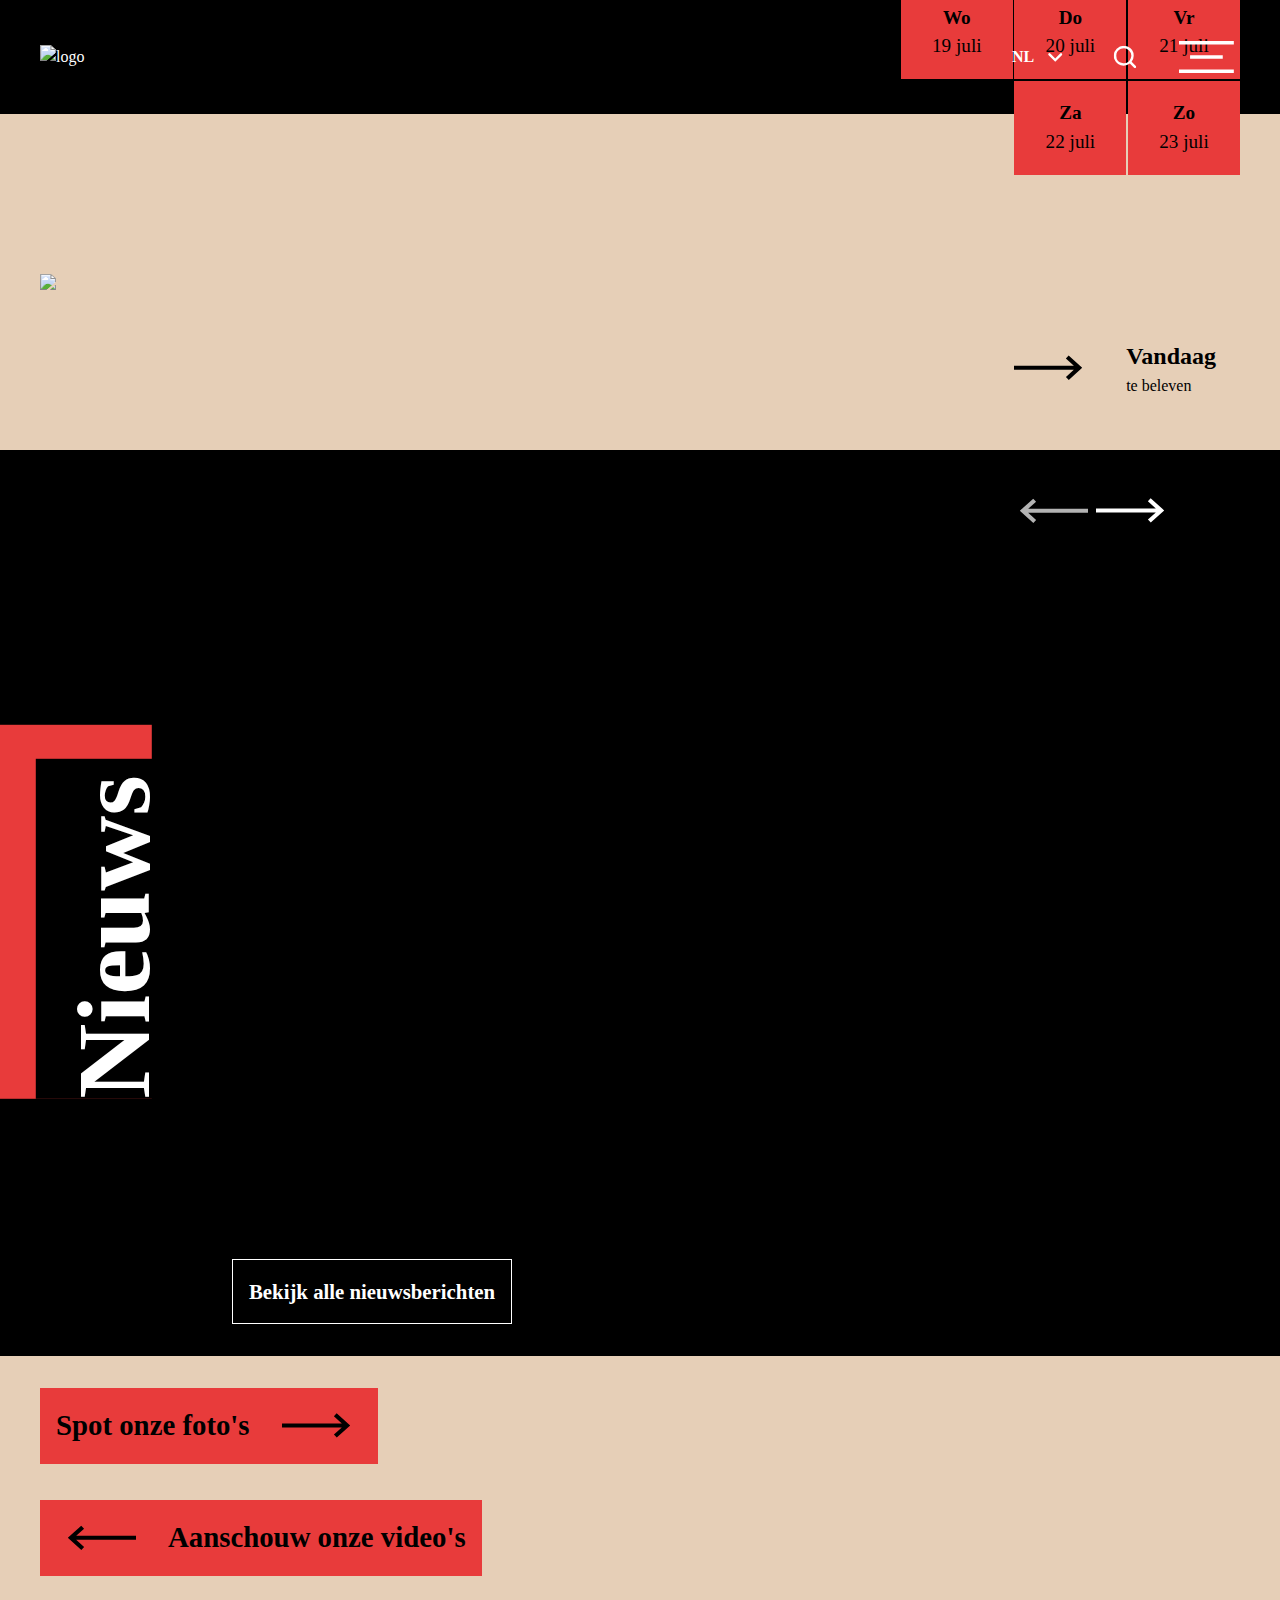
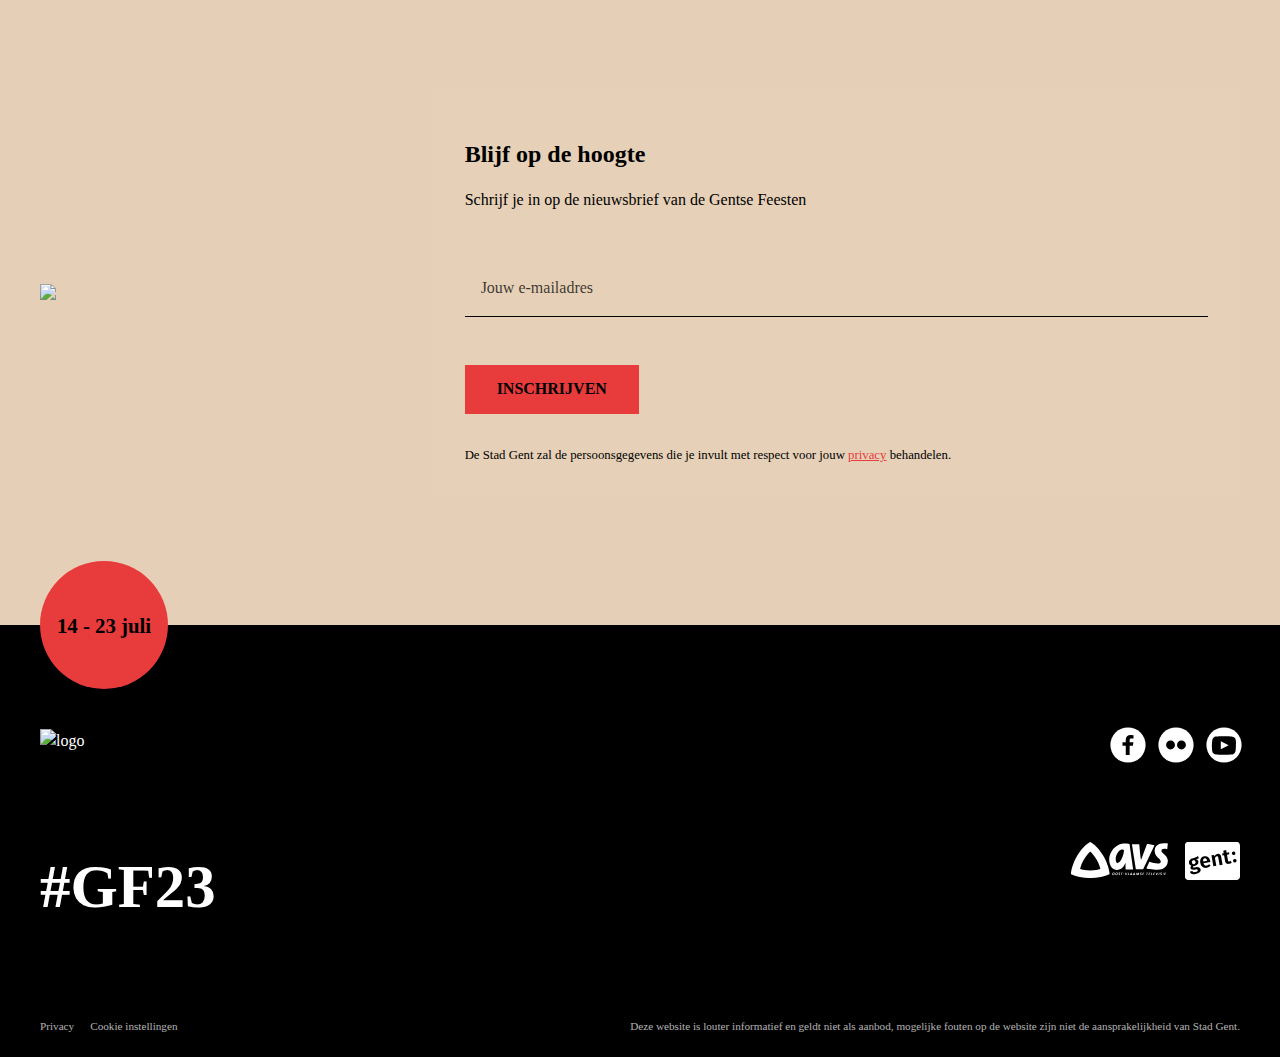
==== commit 6b81aab3: "🚀 🧱 Update links in index.html and js files" ====
--- a/index.html
+++ b/index.html
@@ -77,7 +77,7 @@
             <div class="news__articles__container">
                 <div class="news__articles"></div>
                 
-                <a href="#" class="btn black hover-white all-articles">
+                <a href="./news.html" class="btn black hover-white all-articles">
                     <H3>Bekijk alle nieuwsberichten</H3>
                 </a>
             </div>
--- a/static/css/style.css
+++ b/static/css/style.css
@@ -60,6 +60,12 @@
 body.open {
 	overflow: hidden;
 	height: 100%;
+}
+
+h1 {
+	color: var(--white);
+	font-size: 2.5rem;
+	margin: 1rem auto 5rem auto;
 }
 
 a {
@@ -382,15 +388,15 @@
 	color: var(--white);
 }
 
-header.open .full-menu li#day { 
+header.open .full-menu li#day {
 	position: relative;
 }
 
 header.open .days-arrow {
 	display: none;
-    position: absolute;
-    top: 50%;
-    transform: translate(10rem, -50%);
+	position: absolute;
+	top: 50%;
+	transform: translate(10rem, -50%);
 	scale: 0.9;
 }
 
@@ -436,7 +442,8 @@
 
 .footer__cta {
 	background-color: var(--beige);
-	padding: 2rem 1.5rem 3rem 1.5rem;
+	padding-top: 2rem;
+    padding-bottom: 3rem;
 	color: var(--black);
 }
 
@@ -488,7 +495,7 @@
 			}
 		}
 	}
-	
+
 	@media (width > 64rem) {
 
 		& img {
@@ -504,7 +511,7 @@
 			right: 0;
 
 			& input[type="email"] {
-				margin: 3rem 0 ;
+				margin: 3rem 0;
 			}
 		}
 	}
@@ -512,6 +519,7 @@
 	& h2 {
 		margin: 1rem auto;
 	}
+	
 
 	& input[type="email"] {
 		display: block;
@@ -534,6 +542,7 @@
 		padding: 0.8rem 2rem;
 		font-weight: 700;
 	}
+
 	& .disclaimer {
 		font-size: 0.8rem;
 		margin-top: 2rem;
@@ -557,7 +566,7 @@
 	footer .date-circle {
 		transform: translate(-50%, -4rem);
 		left: 6.5rem;
-    	top: 0rem;
+		top: 0rem;
 	}
 }
 
@@ -730,10 +739,365 @@
 
 	.today-to-enjoy .calendar-view.grid {
 		grid-template-columns: repeat(3, 22%);
-    	grid-template-rows: repeat(4, 43%);
+		grid-template-rows: repeat(4, 43%);
 	}
 
 	.today-to-enjoy__cta {
 		right: 26rem;
 	}
+}
+
+/* ———— */
+
+.featured-events {
+	margin: 3rem auto;
+}
+
+.featured-events .arrows {
+	display: flex;
+	gap: 0.5rem;
+	margin-left: auto;
+	margin-right: 2rem;
+	justify-content: flex-end
+}
+
+.featured-events__events {
+	margin: 2rem auto;
+
+	display: flex;
+	align-items: flex-end;
+	overflow-x: scroll;
+	overflow-y: hidden;
+	gap: 3rem;
+	padding-bottom: 0.5rem;
+}
+
+@media (width > 80rem) {
+
+	.featured-events__events {
+		margin-left: 10rem;
+	}
+
+}
+
+.featured-events__events .activity {
+	width: 50vw;
+	height: 40vw;
+	flex-shrink: 0;
+}
+
+@media (width < 33rem) {
+	.featured-events__events .activity {
+		width: 69vw;
+    	height: 77vw;
+	}
+}
+
+@media (width > 48rem) {
+	.featured-events__events .activity {
+		width: 45vw;
+		height: 35vw;
+		max-width: 25rem;
+		max-height: 20rem;
+	}
+}
+
+.featured-events__events::-webkit-scrollbar {
+	display: none;
+}
+
+/* ———— */
+
+.news {
+	padding-top: 3rem;
+	margin-bottom: 2rem;
+}
+
+@media (width > 48rem) {
+	.news {
+		display: flex;
+	}
+}
+
+.news .title {
+	flex-basis: 1%;
+	width: 12rem;
+}
+
+.news h2 {
+	color: white;
+	font-size: 4rem;
+	position: relative;
+	display: inline-block;
+	padding-right: 1rem;
+	margin-top: 2.5rem;
+	margin-right: 1.3rem;
+}
+
+@media (min-width: 48rem) {
+	.news h2 {
+		transform: rotate(-90deg);
+		font-size: 6.5rem;
+		position: relative;
+		top: 9.5rem;
+		left: -6rem;
+	}
+}
+
+.news h2::before {
+	content: "";
+	height: 100%;
+	width: 100%;
+	background-color: var(--black);
+	position: absolute;
+	z-index: -1;
+}
+
+.news h2::after {
+	content: "";
+	height: 100%;
+	width: 110%;
+	background-color: var(--red);
+	position: absolute;
+	left: 0;
+	bottom: 2.5rem;
+	z-index: -2;
+}
+
+.news__articles__container {
+	flex-grow: 1;
+}
+
+.news__articles {
+	margin-top: 3.5rem;
+	margin-bottom: 2rem;
+}
+
+.news__articles::after {
+	content: "";
+	width: 100%;
+	height: 16rem;
+	background-image: url(../img/images/news_image.jpeg);
+	background-position: center;
+	background-size: cover;
+	display: block;
+}
+
+@media (width > 48rem) {
+	.news__articles {
+		display: grid;
+		grid-template-columns: repeat(2, 1fr);
+		grid-template-rows: repeat(2, 1fr);
+		grid-column-gap: 0px;
+		grid-row-gap: 0px;
+	}
+
+	.news__articles a:nth-child(3) {
+		grid-column-start: 1;
+		grid-column-end: 3;
+	}
+	
+	.news__articles::after {
+		grid-column-start: 1;
+		grid-column-end: 3;
+	}
+}
+
+@media (width > 80rem) {
+
+	.news__articles {
+		display: grid;
+		grid-template-columns: repeat(3, 1fr);
+		grid-template-rows: repeat(2, 1fr);
+		grid-column-gap: 0px;
+		grid-row-gap: 0px;
+
+		height: 30rem;
+	}
+
+	.news__articles::after {
+		grid-row-start: 1;
+		grid-row-end: 3;
+		grid-column-start: 3;
+		height: auto;
+	}
+
+}
+
+.news .btn {
+	width: 100%;
+	padding-bottom: 1.5rem;
+	display: flex;
+    flex-direction: column;
+    align-items: flex-start;
+    justify-content: space-between;
+}
+
+.news .btn h3 {
+	margin-bottom: 3rem;
+	font-size: 1.3rem;
+}
+
+.news .all-articles {
+	width: auto;
+	display: inline-block;
+	padding-bottom: 1rem;
+
+	& h3 {
+		margin-bottom: 0;
+	}
+}
+
+
+
+/* ================================================================= */
+/* Search.html */
+.search__title {
+	color: var(--white);
+	font-size: 1.2rem;
+}
+
+.search__title h2 {
+	line-height: 2rem;
+}
+
+@media (width > 48rem) {
+	.search__title h2 {
+		padding-top: 2rem;
+		font-size: 2.4rem;
+	}
+}
+
+.search__title form {
+	display: block;
+	margin: auto;
+	width: 90%;
+	
+	transition: all 0.5s ease;
+	font-size: 0.9rem;
+	margin-top: 6rem;
+	margin-bottom: 4rem;
+}
+
+@media (width > 48rem) {
+	.search__title form {
+		width: 80%;
+		font-size: 1.1rem;
+	}
+}
+
+.search__title input {
+	background-color: var(--black);
+	border: 1px solid var(--white);
+	border-radius: 0;
+	width: 100%;
+	padding: 1rem;
+	color: inherit;
+}
+
+.search__title input[type="text"] {
+	padding-right: 3rem;
+}
+
+.search__title input[type="submit"] {
+	background-image: url(../img/icons/search.svg);
+	background-size: 1rem;
+	background-repeat: no-repeat;
+	border: none;
+
+	position: absolute;
+	background-color: transparent;
+	width: auto;
+	right: 0px;
+	top: 50%;
+    transform: translateY(-15%);
+
+	cursor: pointer;
+}
+
+.search__title input::placeholder {
+	color: inherit;
+}
+
+.search-results {
+	color: var(--white);
+	margin-bottom: 5rem;
+}
+
+.search-results .search-results__amount {
+	text-align: center;
+}
+
+/* ————— */
+
+.search-results.hidden {
+	display: none;
+}
+
+.search-results__view-option {
+	margin: 3rem 0rem 3rem auto;
+	width: 4.5rem;
+	display: flex;
+	gap: 0.5rem;
+}
+
+.search-results__view-option span {
+	display: block;
+	width: 2rem;
+	height: 2rem;
+
+	cursor: pointer;
+
+	background-repeat: no-repeat;
+	background-size: 50%;
+	background-position: center center;
+}
+
+.search-results__view-option span.active {
+	background-color: var(--red);
+	fill: var(--black);
+}
+
+.search-results__view-option .box {
+	background-image: url(../img/icons/raster.svg);
+}
+
+.search-results__view-option .list {
+	background-image: url(../img/icons/list.svg);
+}
+
+.search-results__results.box {
+	gap: 1rem;
+	display: flex;
+	flex-wrap: wrap;
+	justify-content: space-between;
+    align-items: center;
+	margin-bottom: 3rem;
+}
+
+.search-results__results .box {
+	width: 22rem;
+	height: 18rem;
+	flex-grow: 1;
+}
+
+
+
+/* ================================================================= */
+/* News.html */
+.GF-news {
+	margin-bottom: 6rem;
+}
+
+.news-items {
+	display: flex;
+	flex-direction: column;
+	gap: 2rem;
+	padding: 3rem 0;
+}
+
+@media (width > 43.75rem) {
+	.news-items {
+		margin: 0 4rem;
+	}
 }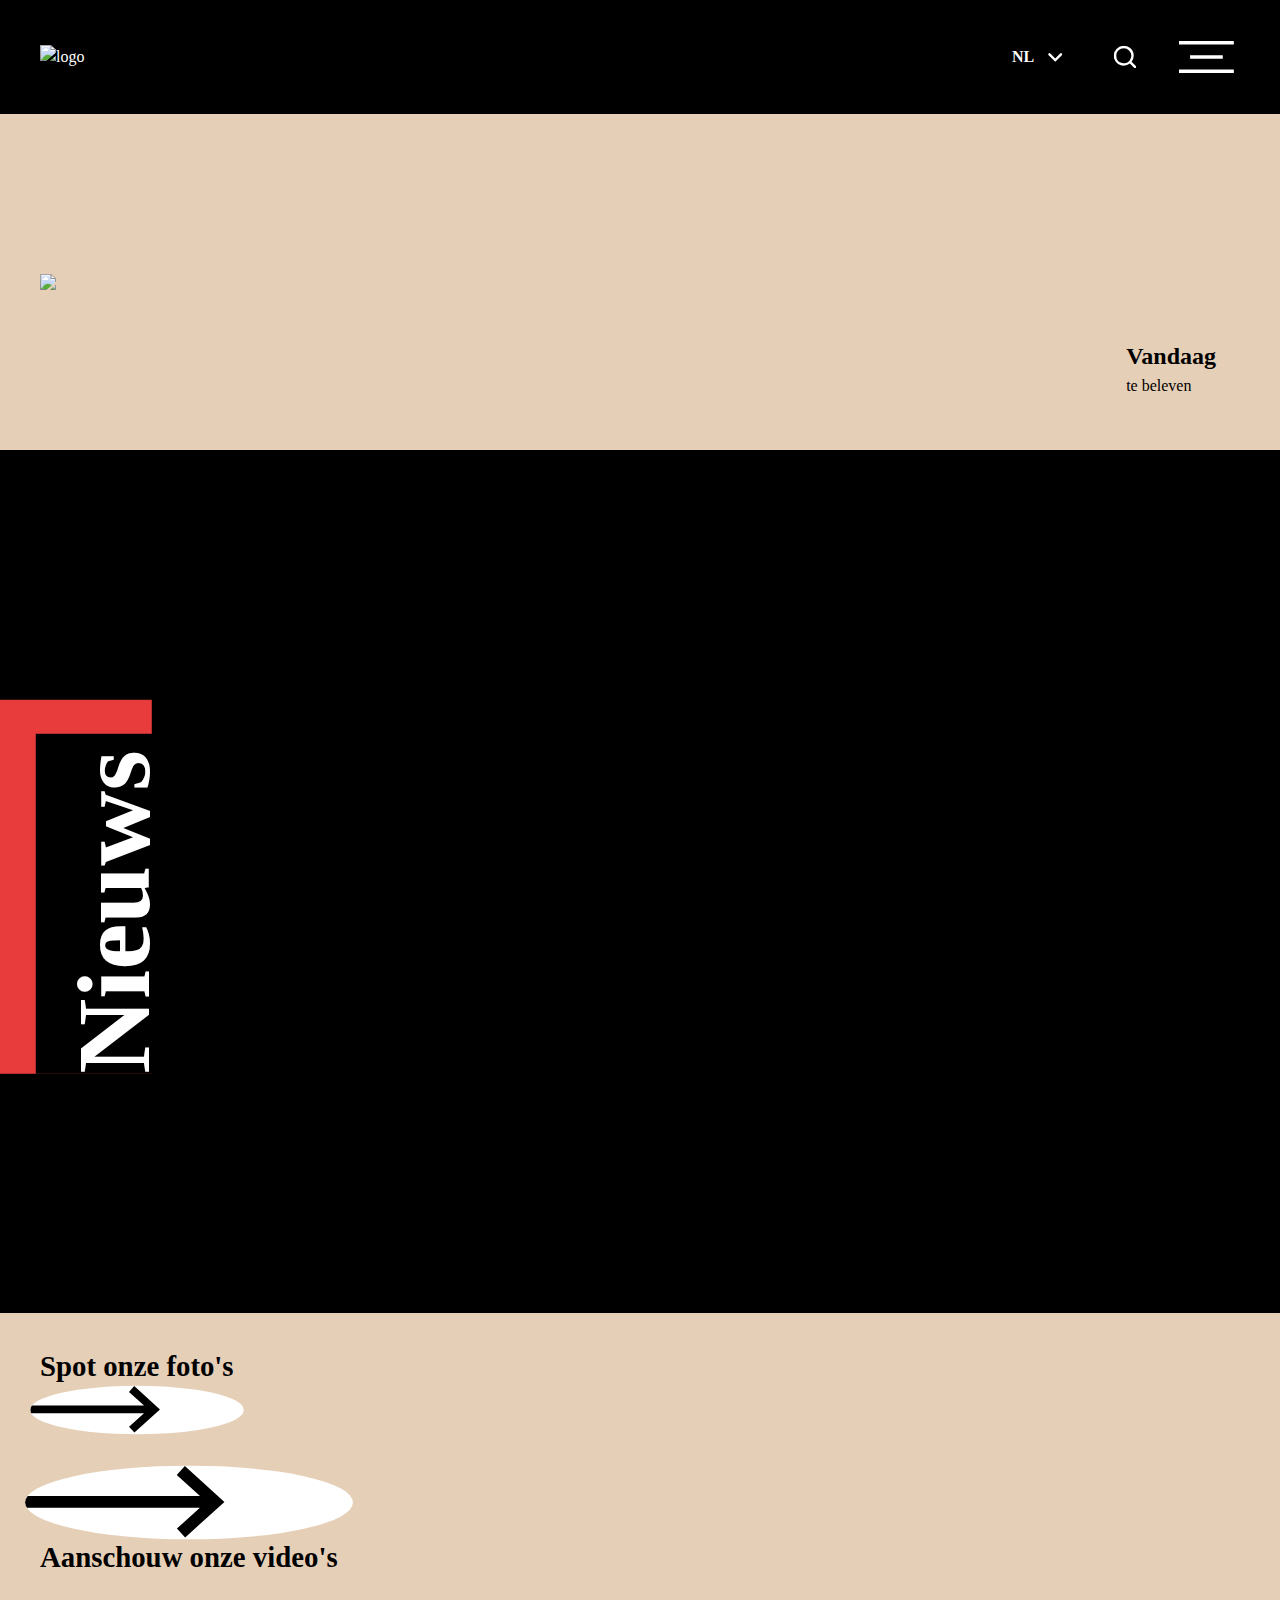
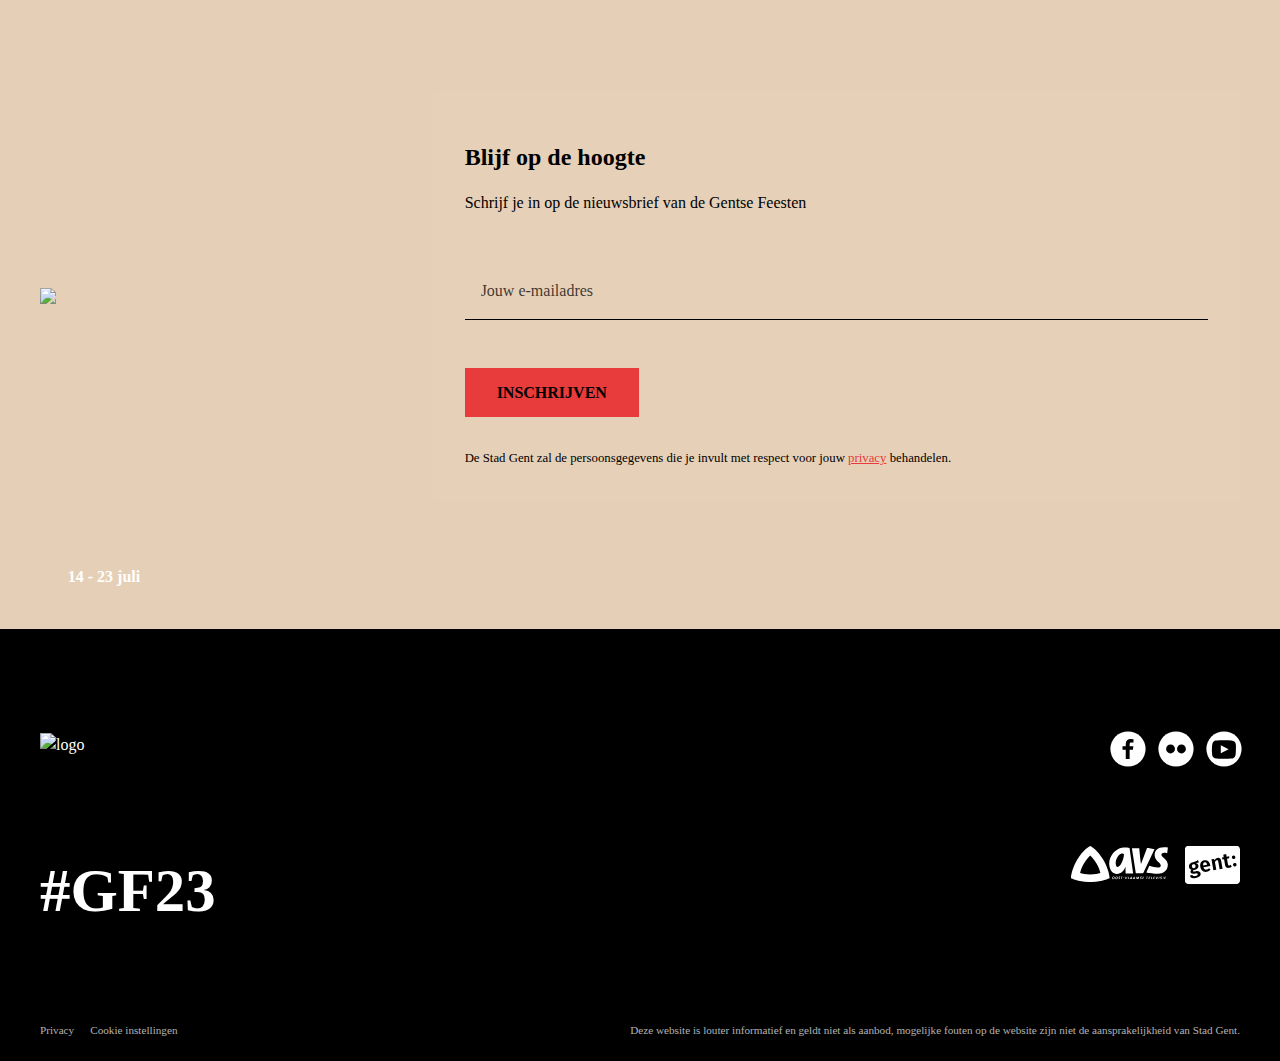
==== commit 3e0c5956: "Restructering CSS files and separated code from style.css to different files." ====
--- a/index.html
+++ b/index.html
@@ -4,10 +4,9 @@
 <head>
     <meta charset="UTF-8">
     <meta name="viewport" content="width=device-width, initial-scale=1.0">
+    <link rel="stylesheet" href="./static/css/reset.css">
+    <link rel="stylesheet" href="./static/css/pages/index.css">
     <title>Home | Gentse Feesten 2023</title>
-    <link rel="stylesheet" href="./static/css/reset.css">
-    <link rel="stylesheet" href="./static/css/style.css">
-    <link rel="stylesheet" href="./static/css/elements.css">
 </head>
 
 <body>
@@ -89,7 +88,7 @@
     <footer></footer>
 
     <script src="./static/js/main.js" type="module"></script>
-    <script src="./static/js/index.js" type="module"></script>
+    <script src="./static/js/pages/index.js" type="module"></script>
 </body>
 
 </html>--- a/static/css/pages/index.css
+++ b/static/css/pages/index.css
@@ -0,0 +1,289 @@
+/* MAIN */
+@import url("../style.css");
+
+/* ELEMENTS */
+@import url("../elements/calendar-view.css");
+@import url("../elements/activity.css");
+@import url("../elements/arrow.css");
+@import url("../elements/button.css");
+
+
+/* ———————————————————————————————————————————————— */
+
+/* Index.html */
+.today-to-enjoy {
+	background-color: var(--beige);
+}
+
+.today-to-enjoy__img {
+	padding: 2rem 0;
+}
+
+@media (width > 48rem) {
+	.today-to-enjoy__img {
+		max-width: 40rem;
+		padding-top: 10rem;
+		padding-bottom: 10rem;
+	}
+}
+
+.today-to-enjoy__cta {
+	display: inline-block;
+}
+
+@media (width > 48rem) {
+	.today-to-enjoy__cta {
+		position: absolute;
+		top: 14rem;
+		right: 4rem;
+	}
+}
+
+.today-to-enjoy__cta a {
+	display: inline-flex;
+	margin-left: 2rem;
+	gap: 0;
+	transition: gap 0.2s ease;
+}
+
+.today-to-enjoy__cta a:hover {
+	gap: 2rem;
+}
+
+.today-to-enjoy__cta a:active {
+	outline-color: var(--black);
+}
+
+.today-to-enjoy .calendar-view {
+	margin-top: 3rem;
+}
+
+@media (width > 48rem) {
+	.calendar {
+		max-width: 90rem;
+		margin: auto;
+	}
+
+	.today-to-enjoy .calendar-view {
+		position: absolute;
+		width: 35rem;
+		top: -44rem;
+		right: -11.3rem;
+	}
+}
+
+@media (width > 90rem) {
+	.today-to-enjoy .calendar-view {
+		right: 9rem;
+	}
+
+	.today-to-enjoy .calendar-view.grid {
+		grid-template-columns: repeat(3, 22%);
+		grid-template-rows: repeat(4, 43%);
+	}
+
+	.today-to-enjoy__cta {
+		right: 26rem;
+	}
+}
+
+/* ———— */
+
+.featured-events {
+	margin: 3rem auto;
+}
+
+.featured-events .arrows {
+	display: flex;
+	gap: 0.5rem;
+	margin-left: auto;
+	margin-right: 2rem;
+	justify-content: flex-end
+}
+
+.featured-events__events {
+	margin: 2rem auto;
+
+	display: flex;
+	align-items: flex-end;
+	overflow-x: scroll;
+	overflow-y: hidden;
+	gap: 3rem;
+	padding-bottom: 0.5rem;
+}
+
+@media (width > 80rem) {
+
+	.featured-events__events {
+		margin-left: 10rem;
+	}
+
+}
+
+.featured-events__events .activity {
+	width: 50vw;
+	height: 40vw;
+	flex-shrink: 0;
+}
+
+@media (width < 33rem) {
+	.featured-events__events .activity {
+		width: 69vw;
+    	height: 77vw;
+	}
+}
+
+@media (width > 48rem) {
+	.featured-events__events .activity {
+		width: 45vw;
+		height: 35vw;
+		max-width: 25rem;
+		max-height: 20rem;
+	}
+}
+
+.featured-events__events::-webkit-scrollbar {
+	display: none;
+}
+
+/* ———— */
+
+.news {
+	padding-top: 3rem;
+	margin-bottom: 2rem;
+}
+
+@media (width > 48rem) {
+	.news {
+		display: flex;
+	}
+}
+
+.news .title {
+	flex-basis: 1%;
+	width: 12rem;
+}
+
+.news h2 {
+	color: white;
+	font-size: 4rem;
+	position: relative;
+	display: inline-block;
+	padding-right: 1rem;
+	margin-top: 2.5rem;
+	margin-right: 1.3rem;
+}
+
+@media (min-width: 48rem) {
+	.news h2 {
+		transform: rotate(-90deg);
+		font-size: 6.5rem;
+		position: relative;
+		top: 9.5rem;
+		left: -6rem;
+	}
+}
+
+.news h2::before {
+	content: "";
+	height: 100%;
+	width: 100%;
+	background-color: var(--black);
+	position: absolute;
+	z-index: -1;
+}
+
+.news h2::after {
+	content: "";
+	height: 100%;
+	width: 110%;
+	background-color: var(--red);
+	position: absolute;
+	left: 0;
+	bottom: 2.5rem;
+	z-index: -2;
+}
+
+.news__articles__container {
+	flex-grow: 1;
+}
+
+.news__articles {
+	margin-top: 3.5rem;
+	margin-bottom: 2rem;
+}
+
+.news__articles::after {
+	content: "";
+	width: 100%;
+	height: 16rem;
+	background-image: url(../../img/images/news_image.jpeg);
+	background-position: center;
+	background-size: cover;
+	display: block;
+}
+
+@media (width > 48rem) {
+	.news__articles {
+		display: grid;
+		grid-template-columns: repeat(2, 1fr);
+		grid-template-rows: repeat(2, 1fr);
+		grid-column-gap: 0px;
+		grid-row-gap: 0px;
+	}
+
+	.news__articles a:nth-child(3) {
+		grid-column-start: 1;
+		grid-column-end: 3;
+	}
+	
+	.news__articles::after {
+		grid-column-start: 1;
+		grid-column-end: 3;
+	}
+}
+
+@media (width > 80rem) {
+
+	.news__articles {
+		display: grid;
+		grid-template-columns: repeat(3, 1fr);
+		grid-template-rows: repeat(2, 1fr);
+		grid-column-gap: 0px;
+		grid-row-gap: 0px;
+
+		height: 30rem;
+	}
+
+	.news__articles::after {
+		grid-row-start: 1;
+		grid-row-end: 3;
+		grid-column-start: 3;
+		height: auto;
+	}
+
+}
+
+.news .btn {
+	width: 100%;
+	padding-bottom: 1.5rem;
+	display: flex;
+    flex-direction: column;
+    align-items: flex-start;
+    justify-content: space-between;
+}
+
+.news .btn h3 {
+	margin-bottom: 3rem;
+	font-size: 1.3rem;
+}
+
+.news .all-articles {
+	width: auto;
+	display: inline-block;
+	padding-bottom: 1rem;
+
+	& h3 {
+		margin-bottom: 0;
+	}
+}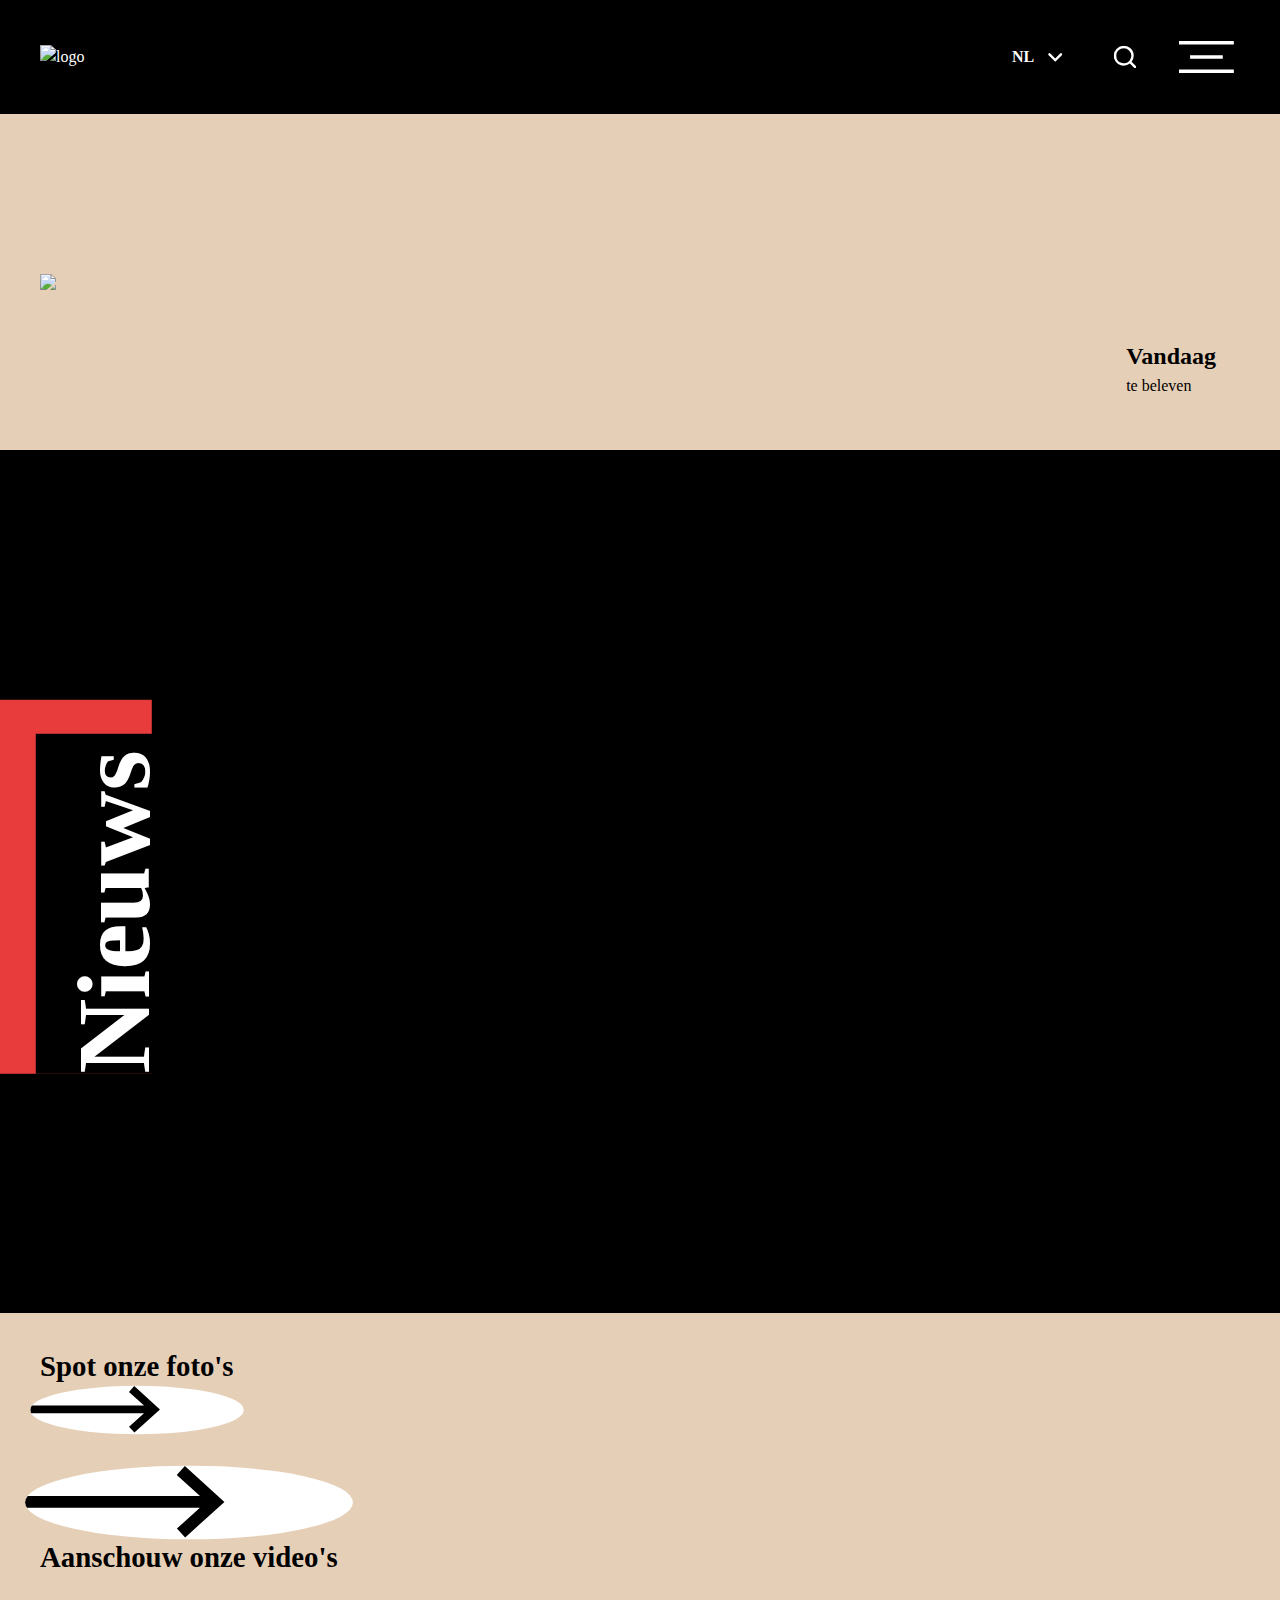
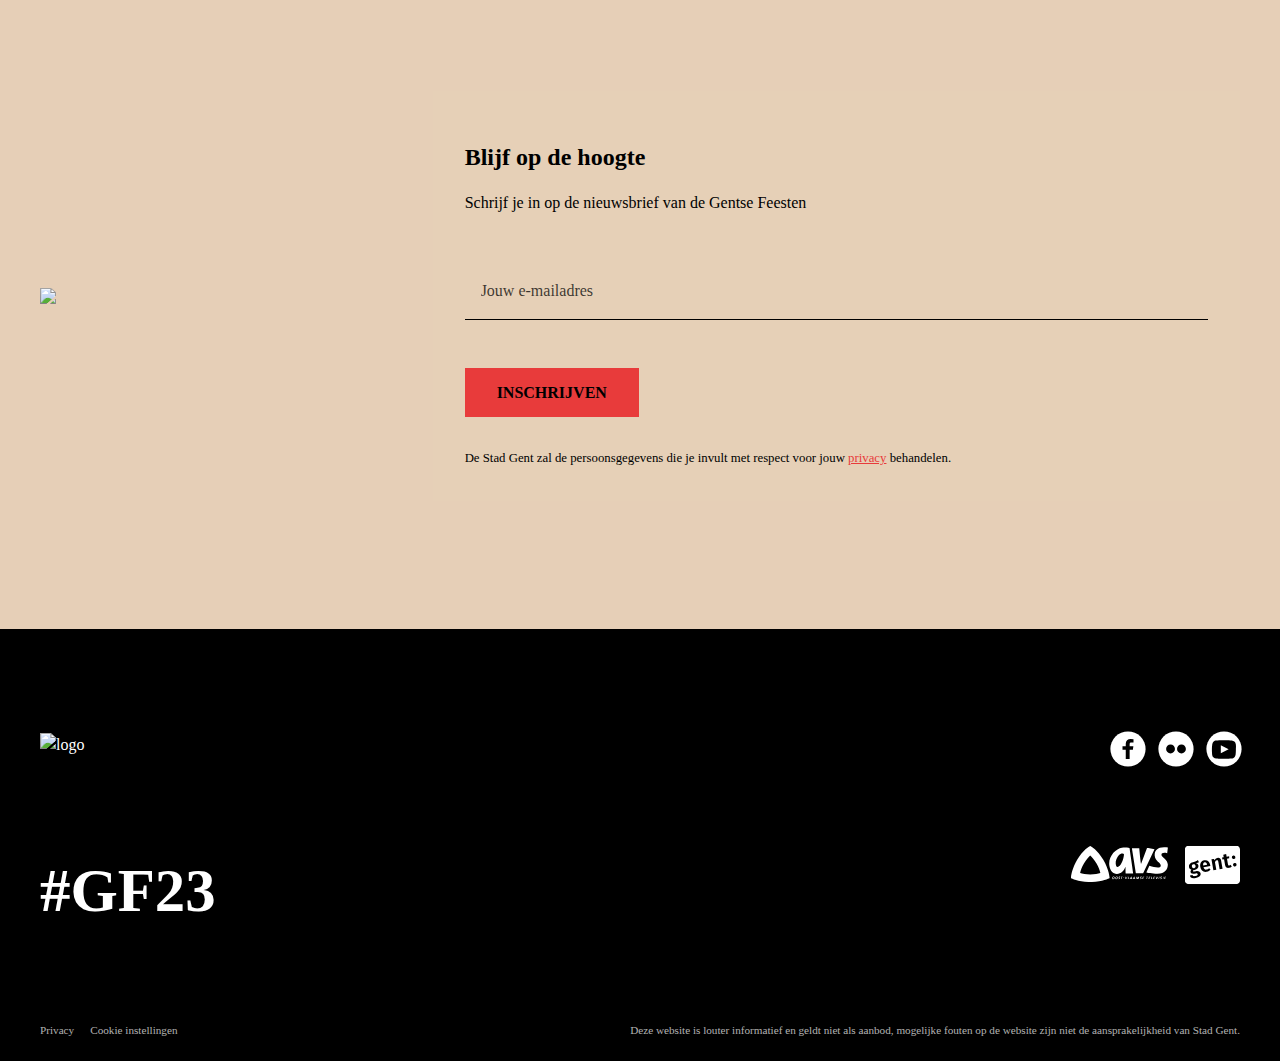
==== commit d5c85f8d: "🎨 🧱 Add date circle to index.html and updated index.css" ====
--- a/index.html
+++ b/index.html
@@ -6,6 +6,7 @@
     <meta name="viewport" content="width=device-width, initial-scale=1.0">
     <link rel="stylesheet" href="./static/css/reset.css">
     <link rel="stylesheet" href="./static/css/pages/index.css">
+    <link rel="shortcut icon" href="./static/img/logos/favicon.png" type="image/x-icon">
     <title>Home | Gentse Feesten 2023</title>
 </head>
 
@@ -17,6 +18,7 @@
 
         <article class="today-to-enjoy">
             <div class="max-width relative">
+                <p class="date-circle"><strong>14 - 23 juli</strong></p>
                 <div class="today-to-enjoy__img"></div>
                 <div class="today-to-enjoy__cta ">
                     <a href="./events/day.html">
--- a/static/css/pages/index.css
+++ b/static/css/pages/index.css
@@ -11,6 +11,25 @@
 /* ———————————————————————————————————————————————— */
 
 /* Index.html */
+.date-circle {
+	display: none;
+    position: absolute;
+    top: -2.5rem;
+    right: 4rem;
+}
+
+@media (width > 48rem) {
+	.date-circle {
+		display: flex;
+	}
+}
+
+@media (width > 80rem) {
+	.date-circle {
+		top: -3.5rem;
+	}
+}
+
 .today-to-enjoy {
 	background-color: var(--beige);
 }
@@ -79,7 +98,7 @@
 
 	.today-to-enjoy .calendar-view.grid {
 		grid-template-columns: repeat(3, 22%);
-		grid-template-rows: repeat(4, 43%);
+		grid-template-rows: repeat(4, auto);
 	}
 
 	.today-to-enjoy__cta {
